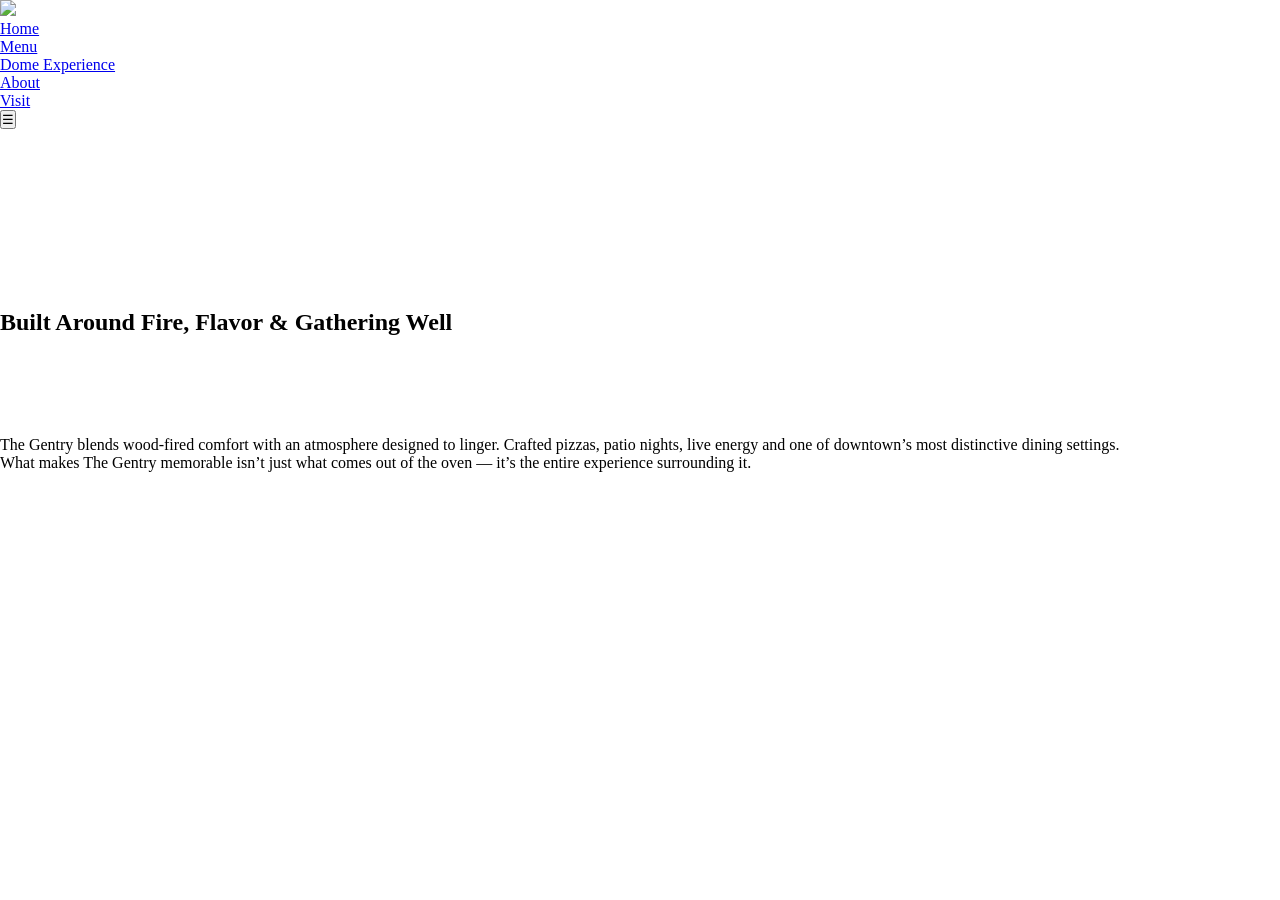
==== about.html @ 61188879 "init commit" ====
<!DOCTYPE html>
<html lang="en">
<head>
<meta charset="UTF-8">
<meta name="viewport" content="width=device-width,initial-scale=1.0">
<title>About | The Gentry</title>
<link rel="stylesheet" href="styles.css">
</head>
<body>
<header class="site-header inner-header">
<div class="container nav-wrap">
<a class="brand" href="index.html"><img src="assets/logo.png"></a>
<nav>
<ul class="nav-links" id="navLinks">
<li><a href="index.html">Home</a></li>
<li><a href="menu.html">Menu</a></li>
<li><a href="experience.html">Dome Experience</a></li>
<li><a href="about.html">About</a></li>
<li><a href="visit.html">Visit</a></li>
</ul>
<button class="mobile-toggle" id="mobileToggle">☰</button>
</nav>
</div>
</header>

<section class="page-hero">
<div class="container center">
<h1>Built Around Fire, Flavor & Gathering Well</h1>
</div>
</section>

<section class="section">
<div class="container narrow story-block">
<p>
The Gentry blends wood-fired comfort with an atmosphere designed to linger. Crafted pizzas, patio nights, live energy and one of downtown’s most distinctive dining settings.
</p>
<p>
What makes The Gentry memorable isn’t just what comes out of the oven — it’s the entire experience surrounding it.
</p>
</div>
</section>

<script src="script.js"></script>
</body>
</html>
---- styles.css ----
*{margin:0;padding:0;box-sizing:border-box}
padding:160px 0;
background:url('assets/vibe2.jpg') center/cover fixed;
position:relative;
}
.banner-inner{text-align:center}
.banner-inner h2{margin-bottom:18px}

.hours-wrap{
display:grid;
grid-template-columns:repeat(auto-fit,minmax(340px,1fr));
gap:30px;
}
.hours-box ul{list-style:none;margin-top:20px}
.hours-box li{padding:8px 0}

.site-footer{
padding:70px 0;
border-top:1px solid rgba(255,255,255,.08)
}
.footer-grid{
display:grid;
grid-template-columns:repeat(3,1fr);
gap:40px;
}
.footer-logo{width:110px}

.page-hero{
padding:180px 0 100px;
}
.small-hero{padding-bottom:60px}
.menu-layout{
display:grid;
gap:30px;
}
.menu-item{
display:flex;
justify-content:space-between;
padding:18px 0;
border-bottom:1px solid rgba(255,255,255,.07)
}
.menu-section h2{margin-bottom:24px}
.contact-grid{
display:grid;
grid-template-columns:1fr 1fr;
gap:40px;
}
.map-placeholder{
border:1px solid rgba(212,165,58,.2);
border-radius:24px;
padding:60px;
}
.lux-list{margin:30px 0 40px;padding-left:18px}
.lux-list li{margin-bottom:10px}

.reveal{opacity:0;transform:translateY(30px);transition:1s}
.reveal.active{opacity:1;transform:none}
.fade-up{animation:fadeUp 1.2s ease}
@keyframes fadeUp{
from{opacity:0;transform:translateY(40px)}
to{opacity:1;transform:none}
}

@media(max-width:900px){
.split-grid,.contact-grid,.footer-grid{grid-template-columns:1fr}
.nav-links{
display:none;
position:absolute;
right:20px;
top:90px;
background:#111;
flex-direction:column;
padding:30px;
border-radius:18px
}
.nav-links.open{display:flex}
.mobile-toggle{display:block}
h1{font-size:58px}
}
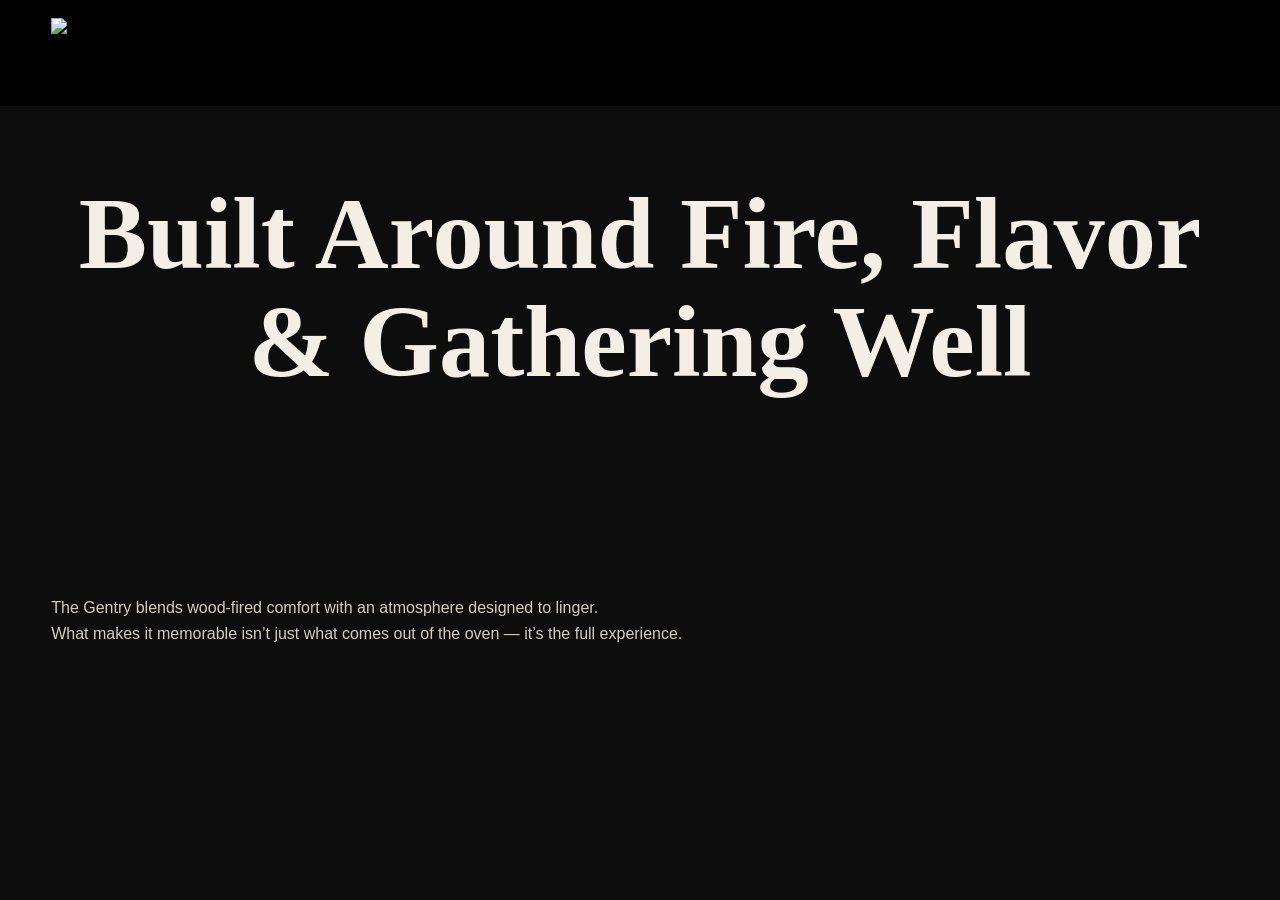
==== commit f19d911e: "rework. same overall" ====
--- a/about.html
+++ b/about.html
@@ -1,25 +1,17 @@
 <!DOCTYPE html>
-<html lang="en">
+<html>
 <head>
 <meta charset="UTF-8">
-<meta name="viewport" content="width=device-width,initial-scale=1.0">
-<title>About | The Gentry</title>
+<title>About The Gentry</title>
 <link rel="stylesheet" href="styles.css">
 </head>
 <body>
-<header class="site-header inner-header">
+
+<header class="site-header">
 <div class="container nav-wrap">
-<a class="brand" href="index.html"><img src="assets/logo.png"></a>
-<nav>
-<ul class="nav-links" id="navLinks">
-<li><a href="index.html">Home</a></li>
-<li><a href="menu.html">Menu</a></li>
-<li><a href="experience.html">Dome Experience</a></li>
-<li><a href="about.html">About</a></li>
-<li><a href="visit.html">Visit</a></li>
-</ul>
-<button class="mobile-toggle" id="mobileToggle">☰</button>
-</nav>
+<a href="index.html" class="brand">
+<img src="assets/logo.png">
+</a>
 </div>
 </header>
 
@@ -30,16 +22,18 @@
 </section>
 
 <section class="section">
-<div class="container narrow story-block">
+<div class="container narrow">
+
 <p>
-The Gentry blends wood-fired comfort with an atmosphere designed to linger. Crafted pizzas, patio nights, live energy and one of downtown’s most distinctive dining settings.
+The Gentry blends wood-fired comfort with an atmosphere designed to linger.
 </p>
+
 <p>
-What makes The Gentry memorable isn’t just what comes out of the oven — it’s the entire experience surrounding it.
+What makes it memorable isn’t just what comes out of the oven — it’s the full experience.
 </p>
+
 </div>
 </section>
 
-<script src="script.js"></script>
 </body>
 </html>
--- a/styles.css
+++ b/styles.css
@@ -1,79 +1,269 @@
-*{margin:0;padding:0;box-sizing:border-box}
+*{
+margin:0;
+padding:0;
+box-sizing:border-box;
+}
+
+body{
+font-family:Inter,sans-serif;
+background:#0d0d0d;
+color:#f4efe6;
+line-height:1.6;
+}
+
+a{
+text-decoration:none;
+color:inherit;
+}
+
+img{
+max-width:100%;
+display:block;
+}
+
+.container{
+width:min(1180px,92%);
+margin:auto;
+}
+
+.section{
+padding:110px 0;
+}
+
+.center{
+text-align:center;
+}
+
+h1,h2,h3{
+font-family:"Cormorant Garamond",serif;
+line-height:1.05;
+}
+
+h1{
+font-size:clamp(54px,8vw,110px);
+}
+
+h2{
+font-size:clamp(42px,6vw,72px);
+}
+
+p{
+color:#d3cdc4;
+}
+
+.eyebrow{
+letter-spacing:3px;
+text-transform:uppercase;
+color:#c9952d;
+margin-bottom:20px;
+}
+
+.site-header{
+position:fixed;
+width:100%;
+background:rgba(0,0,0,.85);
+backdrop-filter:blur(10px);
+z-index:1000;
+}
+
+.nav-wrap{
+display:flex;
+justify-content:space-between;
+align-items:center;
+padding:18px 0;
+}
+
+.brand img{
+height:70px;
+}
+
+.nav-links{
+display:flex;
+gap:30px;
+list-style:none;
+}
+
+.mobile-toggle{
+display:none;
+}
+
+.nav-cta,
+.btn{
+padding:14px 28px;
+border-radius:40px;
+display:inline-block;
+}
+
+.btn-gold,
+.nav-cta{
+background:#c9952d;
+color:#111;
+}
+
+.btn-outline{
+border:1px solid #c9952d;
+}
+
+.hero{
+min-height:100vh;
+background:url('assets/vibe.jpg') center/cover;
+display:flex;
+align-items:center;
+position:relative;
+}
+
+.experience-hero{
+background:url('assets/vibe2.jpg') center/cover;
+}
+
+.hero-overlay,
+.overlay-dark{
+position:absolute;
+inset:0;
+background:linear-gradient(rgba(0,0,0,.4),rgba(0,0,0,.75));
+}
+
+.hero-content{
+position:relative;
+z-index:2;
+}
+
+.hero-copy{
+max-width:650px;
+margin:30px 0;
+}
+
+.hero-buttons{
+display:flex;
+gap:18px;
+flex-wrap:wrap;
+}
+
+.feature-grid{
+display:grid;
+grid-template-columns:repeat(auto-fit,minmax(280px,1fr));
+gap:30px;
+}
+
+.feature-card,
+.dish-card,
+.hours-box,
+.menu-section{
+background:#141414;
+padding:42px;
+border-radius:24px;
+border:1px solid rgba(201,149,45,.15);
+}
+
+.split-grid{
+display:grid;
+grid-template-columns:1fr 1fr;
+gap:70px;
+align-items:center;
+}
+
+.dark-section{
+background:#111;
+}
+
+.menu-grid{
+display:grid;
+grid-template-columns:repeat(auto-fit,minmax(280px,1fr));
+gap:30px;
+margin-top:60px;
+}
+
+.immersive-banner{
 padding:160px 0;
 background:url('assets/vibe2.jpg') center/cover fixed;
 position:relative;
 }
-.banner-inner{text-align:center}
-.banner-inner h2{margin-bottom:18px}
-
-.hours-wrap{
-display:grid;
-grid-template-columns:repeat(auto-fit,minmax(340px,1fr));
-gap:30px;
-}
-.hours-box ul{list-style:none;margin-top:20px}
-.hours-box li{padding:8px 0}
-
-.site-footer{
-padding:70px 0;
-border-top:1px solid rgba(255,255,255,.08)
-}
+
+.banner-inner{
+text-align:center;
+position:relative;
+z-index:2;
+}
+
 .footer-grid{
 display:grid;
 grid-template-columns:repeat(3,1fr);
-gap:40px;
-}
-.footer-logo{width:110px}
+gap:30px;
+padding:80px 0;
+}
+
+.footer-logo{
+width:100px;
+}
 
 .page-hero{
-padding:180px 0 100px;
-}
-.small-hero{padding-bottom:60px}
-.menu-layout{
-display:grid;
-gap:30px;
-}
+padding:180px 0 90px;
+}
+
 .menu-item{
 display:flex;
 justify-content:space-between;
 padding:18px 0;
-border-bottom:1px solid rgba(255,255,255,.07)
-}
-.menu-section h2{margin-bottom:24px}
+border-bottom:1px solid rgba(255,255,255,.08);
+}
+
 .contact-grid{
 display:grid;
 grid-template-columns:1fr 1fr;
 gap:40px;
 }
+
 .map-placeholder{
-border:1px solid rgba(212,165,58,.2);
+padding:70px;
+border:1px solid rgba(255,255,255,.08);
 border-radius:24px;
-padding:60px;
-}
-.lux-list{margin:30px 0 40px;padding-left:18px}
-.lux-list li{margin-bottom:10px}
-
-.reveal{opacity:0;transform:translateY(30px);transition:1s}
-.reveal.active{opacity:1;transform:none}
-.fade-up{animation:fadeUp 1.2s ease}
-@keyframes fadeUp{
-from{opacity:0;transform:translateY(40px)}
-to{opacity:1;transform:none}
+}
+
+.lux-list{
+padding-left:20px;
+margin:30px 0;
+}
+
+.reveal{
+opacity:0;
+transform:translateY(30px);
+transition:1s;
+}
+
+.reveal.active{
+opacity:1;
+transform:none;
 }
 
 @media(max-width:900px){
-.split-grid,.contact-grid,.footer-grid{grid-template-columns:1fr}
+
+.split-grid,
+.contact-grid,
+.footer-grid{
+grid-template-columns:1fr;
+}
+
 .nav-links{
 display:none;
 position:absolute;
+top:90px;
 right:20px;
-top:90px;
 background:#111;
+padding:30px;
+border-radius:18px;
 flex-direction:column;
-padding:30px;
-border-radius:18px
-}
-.nav-links.open{display:flex}
-.mobile-toggle{display:block}
-h1{font-size:58px}
+}
+
+.nav-links.open{
+display:flex;
+}
+
+.mobile-toggle{
+display:block;
+background:none;
+border:none;
+color:white;
+font-size:2rem;
+}
+
 }
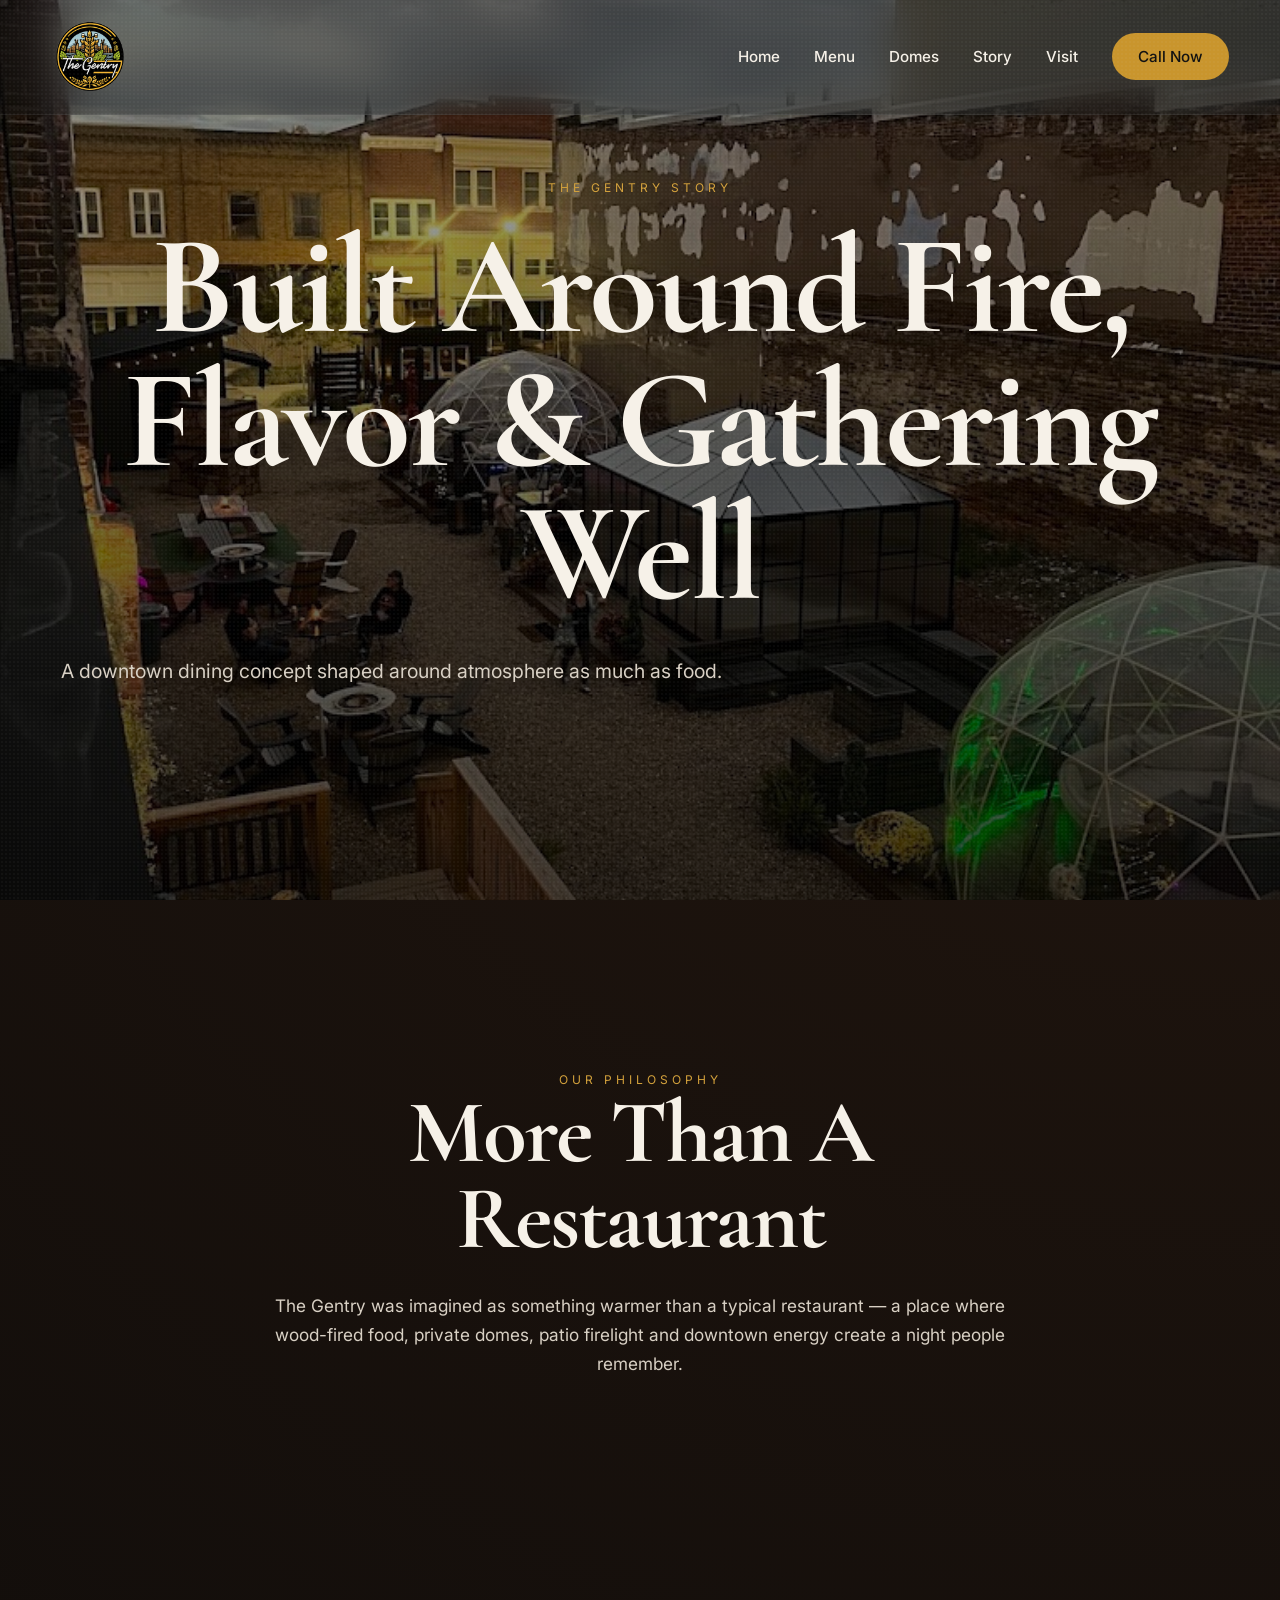
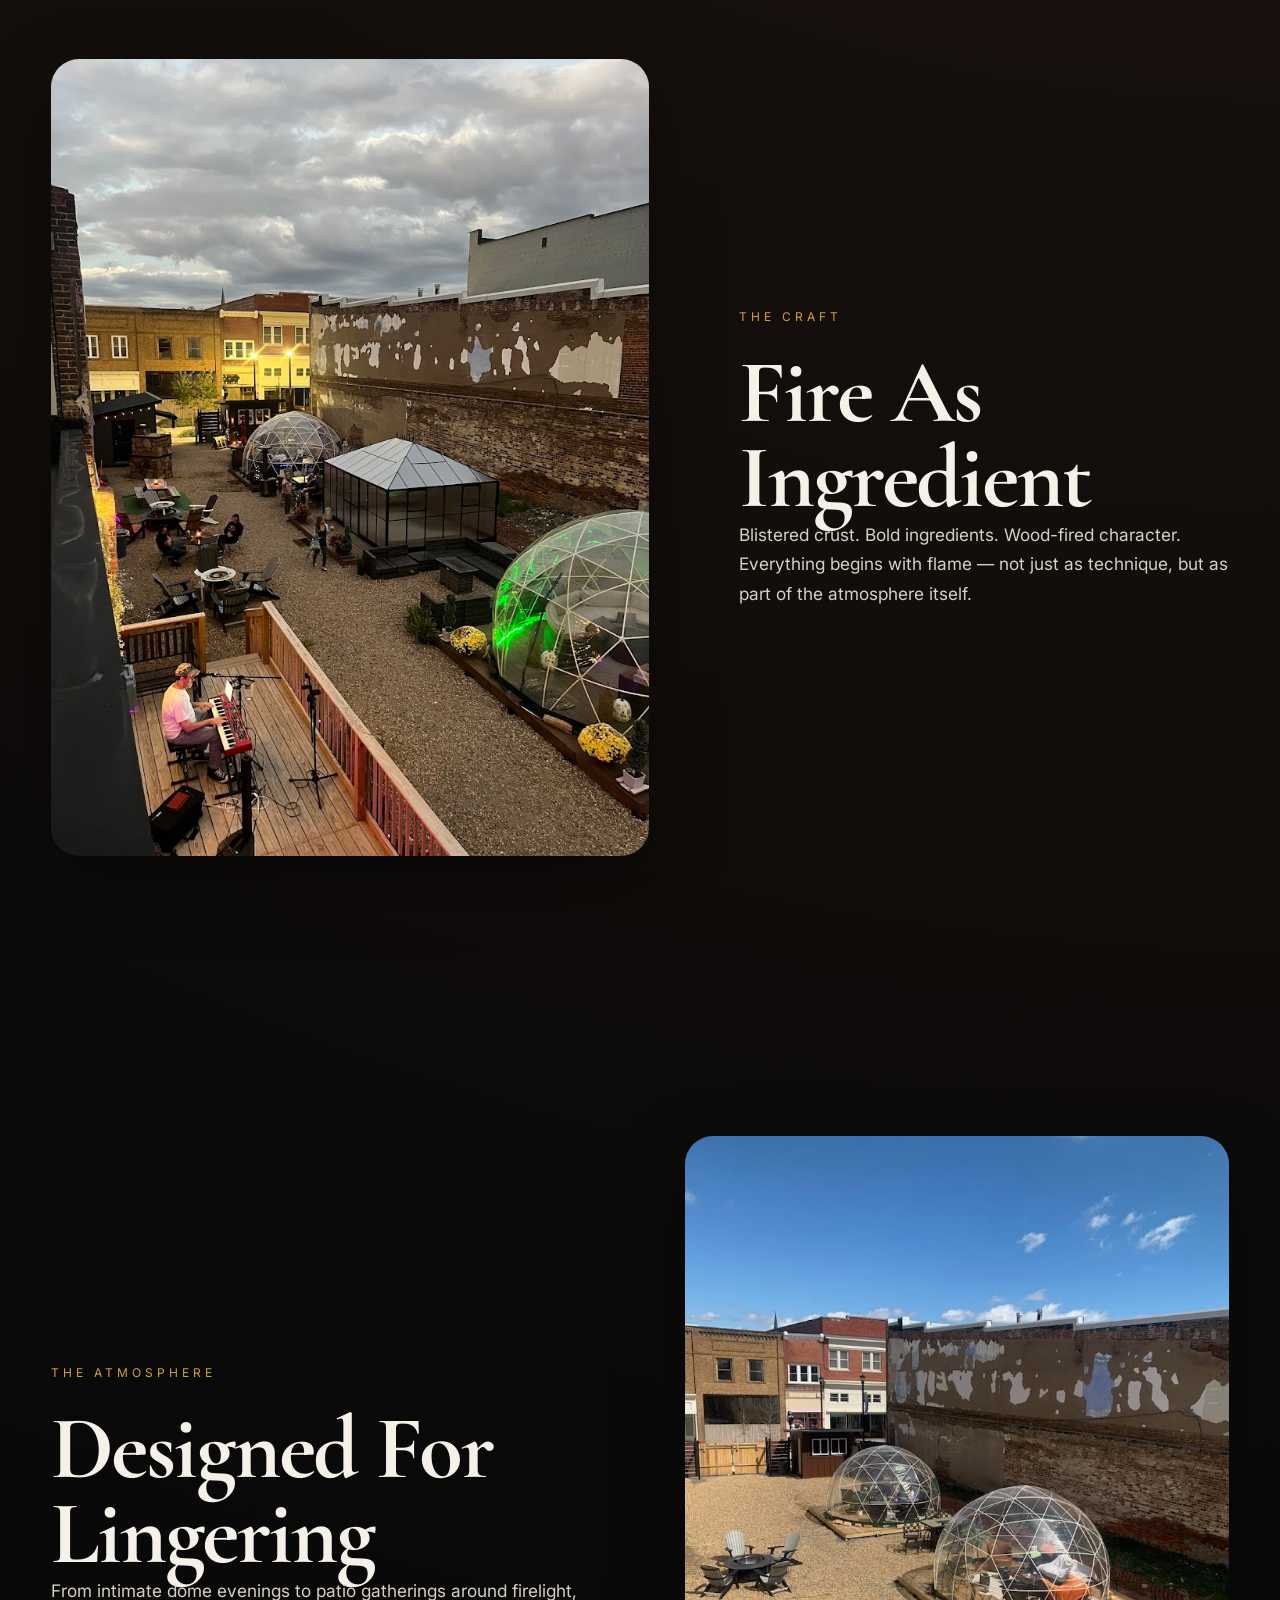
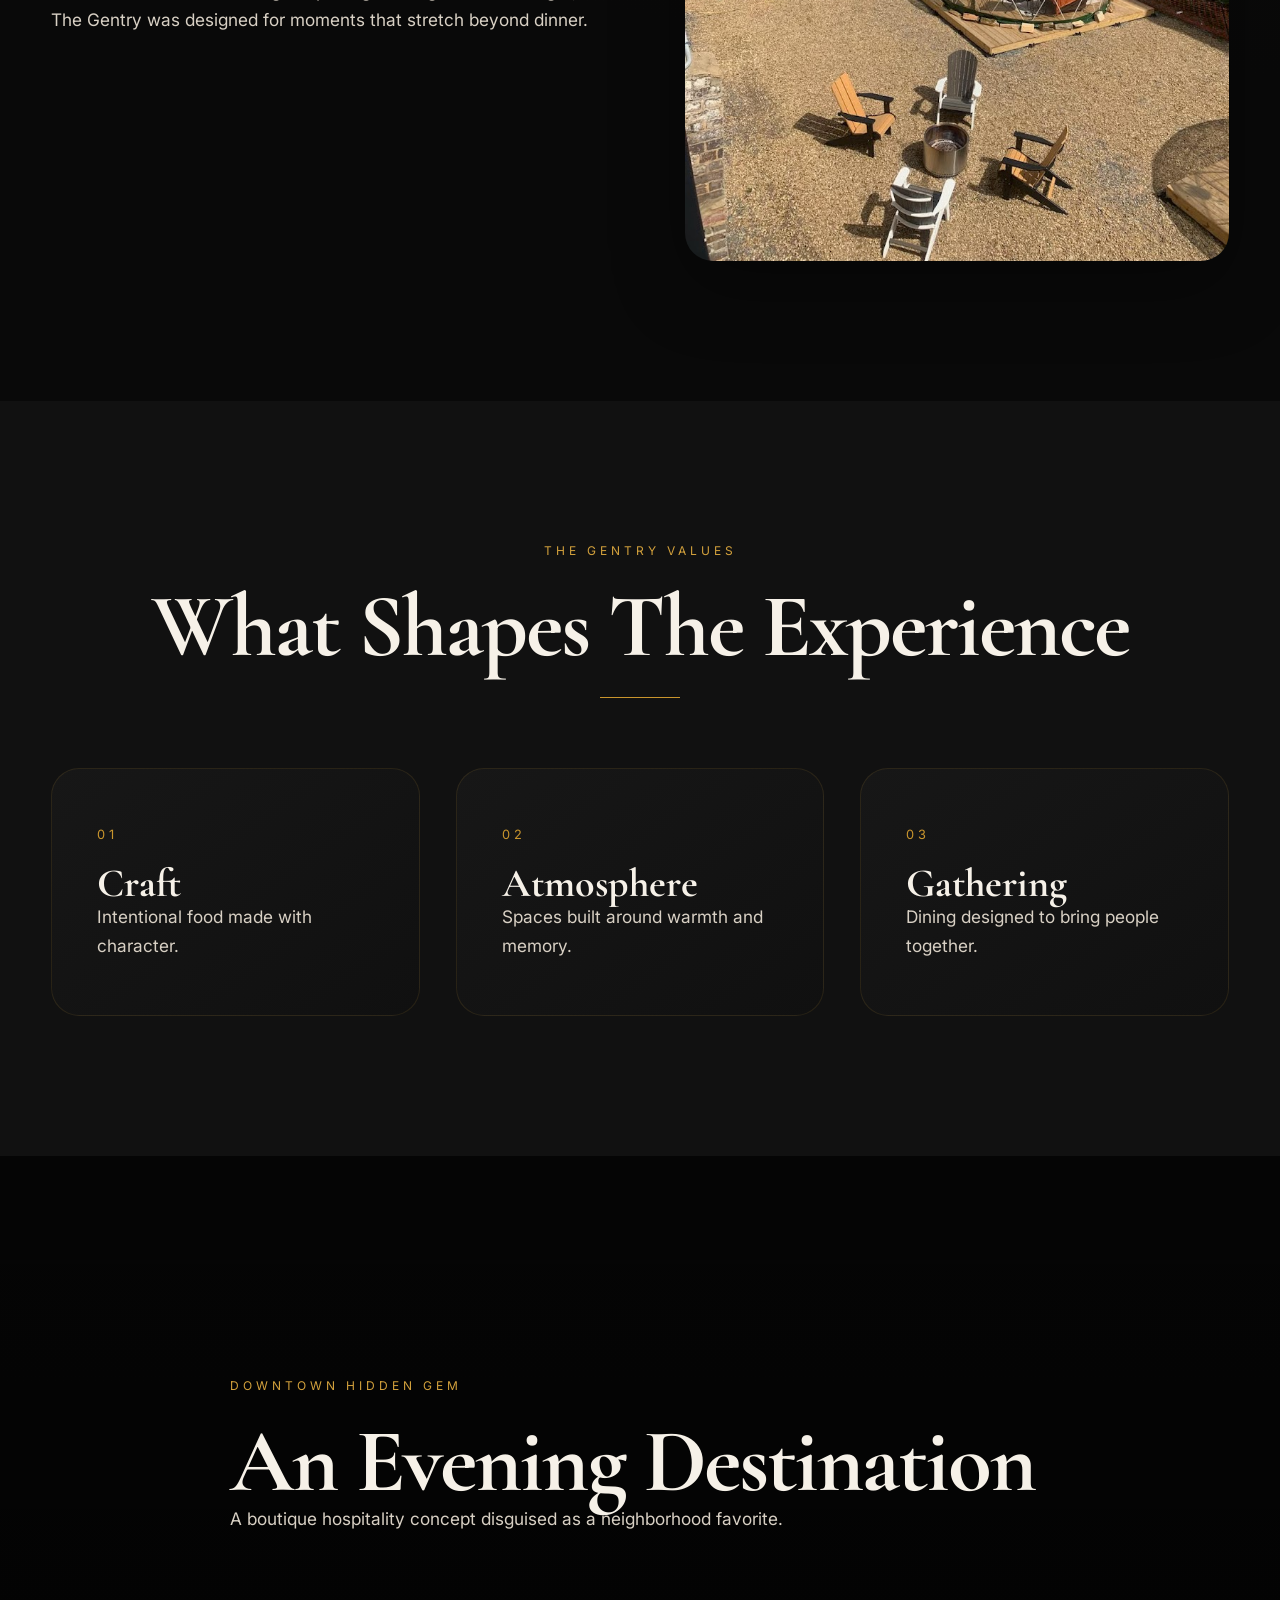
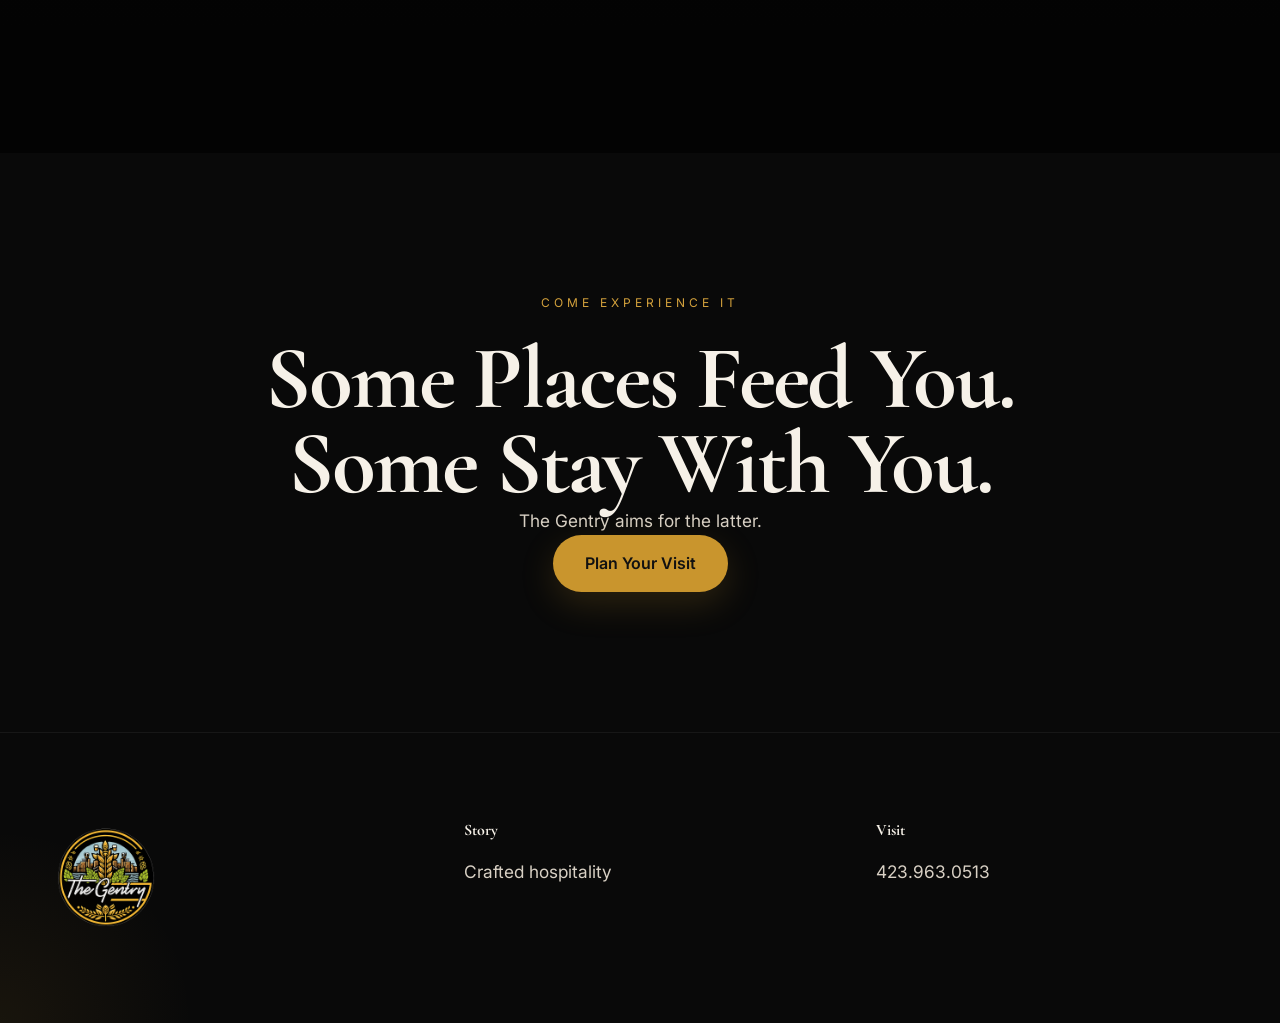
==== commit 744c390c: "upgrade all commit" ====
--- a/about.html
+++ b/about.html
@@ -1,39 +1,316 @@
 <!DOCTYPE html>
-<html>
+<html lang="en">
 <head>
 <meta charset="UTF-8">
-<title>About The Gentry</title>
+<meta name="viewport" content="width=device-width,initial-scale=1.0">
+
+<title>Our Story | The Gentry</title>
+
+<link rel="preconnect" href="https://fonts.googleapis.com">
+<link rel="preconnect" href="https://fonts.gstatic.com" crossorigin>
+
+<link href="https://fonts.googleapis.com/css2?family=Cormorant+Garamond:wght@500;700&family=Inter:wght@300;400;500;600&display=swap" rel="stylesheet">
+
 <link rel="stylesheet" href="styles.css">
 </head>
 <body>
 
+<div class="grain"></div>
+
 <header class="site-header">
 <div class="container nav-wrap">
+
 <a href="index.html" class="brand">
-<img src="assets/logo.png">
+<img src="assets/logo.png" alt="">
 </a>
+
+<nav>
+<ul class="nav-links" id="navLinks">
+<li><a href="index.html">Home</a></li>
+<li><a href="menu.html">Menu</a></li>
+<li><a href="experience.html">Domes</a></li>
+<li><a href="about.html">Story</a></li>
+<li><a href="visit.html">Visit</a></li>
+<li>
+<a href="tel:4239630513" class="nav-cta">
+Call Now
+</a>
+</li>
+</ul>
+
+<button id="mobileToggle" class="mobile-toggle">
+☰
+</button>
+
+</nav>
 </div>
 </header>
 
-<section class="page-hero">
-<div class="container center">
-<h1>Built Around Fire, Flavor & Gathering Well</h1>
-</div>
-</section>
+
+
+
+<section class="story-hero">
+
+<div class="hero-overlay"></div>
+
+<div class="container hero-content center">
+
+<p class="eyebrow fade-up">
+THE GENTRY STORY
+</p>
+
+<h1 class="fade-up delay1">
+Built Around Fire,<br>
+Flavor & Gathering Well
+</h1>
+
+<p class="hero-copy fade-up delay2">
+A downtown dining concept shaped around atmosphere as much as food.
+</p>
+
+</div>
+
+</section>
+
+
+
+
 
 <section class="section">
+
+<div class="container narrow story-intro center reveal">
+
+<p class="eyebrow">
+OUR PHILOSOPHY
+</p>
+
+<h2>
+More Than A Restaurant
+</h2>
+
+<p>
+The Gentry was imagined as something warmer than a typical restaurant —
+a place where wood-fired food,
+private domes,
+patio firelight
+and downtown energy create a night people remember.
+</p>
+
+</div>
+
+</section>
+
+
+
+
+
+<section class="section dark-section">
+
+<div class="container editorial-grid">
+
+<div class="editorial-image reveal">
+<img src="assets/vibe.jpg">
+</div>
+
+
+<div class="editorial-copy reveal">
+
+<p class="eyebrow">
+THE CRAFT
+</p>
+
+<h2>
+Fire As Ingredient
+</h2>
+
+<p>
+Blistered crust.
+Bold ingredients.
+Wood-fired character.
+
+Everything begins with flame —
+not just as technique,
+but as part of the atmosphere itself.
+</p>
+
+</div>
+
+</div>
+
+</section>
+
+
+
+
+
+<section class="section">
+
+<div class="container split-grid">
+
+<div class="split-copy reveal">
+
+<p class="eyebrow">
+THE ATMOSPHERE
+</p>
+
+<h2>
+Designed For<br>
+Lingering
+</h2>
+
+<p>
+From intimate dome evenings
+to patio gatherings around firelight,
+The Gentry was designed for moments that stretch beyond dinner.
+</p>
+
+</div>
+
+
+<div class="split-photo reveal">
+<img src="assets/vibe2.jpg">
+</div>
+
+</div>
+
+</section>
+
+
+
+
+
+<section class="brand-values section">
+
+<div class="container">
+
+<div class="section-heading center">
+<p class="eyebrow">
+THE GENTRY VALUES
+</p>
+
+<h2>
+What Shapes The Experience
+</h2>
+</div>
+
+
+<div class="values-grid">
+
+<div class="value-card reveal">
+<span>01</span>
+<h3>Craft</h3>
+<p>
+Intentional food made with character.
+</p>
+</div>
+
+
+<div class="value-card reveal">
+<span>02</span>
+<h3>Atmosphere</h3>
+<p>
+Spaces built around warmth and memory.
+</p>
+</div>
+
+
+<div class="value-card reveal">
+<span>03</span>
+<h3>Gathering</h3>
+<p>
+Dining designed to bring people together.
+</p>
+</div>
+
+</div>
+
+</div>
+
+</section>
+
+
+
+
+
+<section class="immersive-photo story-banner">
+
+<div class="overlay-dark"></div>
+
+<div class="container immersive-copy">
+
+<p class="eyebrow">
+DOWNTOWN HIDDEN GEM
+</p>
+
+<h2>
+An Evening Destination
+</h2>
+
+<p>
+A boutique hospitality concept disguised as a neighborhood favorite.
+</p>
+
+</div>
+
+</section>
+
+
+
+
+
+<section class="section center">
+
 <div class="container narrow">
 
-<p>
-The Gentry blends wood-fired comfort with an atmosphere designed to linger.
-</p>
-
-<p>
-What makes it memorable isn’t just what comes out of the oven — it’s the full experience.
-</p>
-
-</div>
-</section>
+<p class="eyebrow">
+COME EXPERIENCE IT
+</p>
+
+<h2>
+Some Places Feed You.<br>
+Some Stay With You.
+</h2>
+
+<p>
+The Gentry aims for the latter.
+</p>
+
+<a href="visit.html"
+class="btn btn-gold">
+Plan Your Visit
+</a>
+
+</div>
+
+</section>
+
+
+
+
+<footer class="lux-footer">
+
+<div class="container footer-grid">
+
+<div>
+<img src="assets/logo.png"
+class="footer-logo">
+</div>
+
+<div>
+<h4>Story</h4>
+<p>Crafted hospitality</p>
+</div>
+
+<div>
+<h4>Visit</h4>
+<p>423.963.0513</p>
+</div>
+
+</div>
+
+</footer>
+
+<script src="script.js"></script>
 
 </body>
 </html>
--- a/styles.css
+++ b/styles.css
@@ -1,14 +1,27 @@
+/* ---------- RESET ---------- */
+
 *{
 margin:0;
 padding:0;
 box-sizing:border-box;
 }
 
+html{
+scroll-behavior:smooth;
+}
+
 body{
 font-family:Inter,sans-serif;
-background:#0d0d0d;
-color:#f4efe6;
-line-height:1.6;
+color:#f6f1e8;
+background:
+radial-gradient(circle at top right,#24170f 0,#090909 55%);
+line-height:1.7;
+overflow-x:hidden;
+}
+
+img{
+display:block;
+max-width:100%;
 }
 
 a{
@@ -16,54 +29,101 @@
 color:inherit;
 }
 
-img{
-max-width:100%;
-display:block;
+ul{
+list-style:none;
 }
 
 .container{
-width:min(1180px,92%);
+width:min(1200px,92%);
 margin:auto;
 }
 
 .section{
-padding:110px 0;
+padding:140px 0;
 }
 
 .center{
 text-align:center;
 }
 
-h1,h2,h3{
+.narrow{
+max-width:760px;
+margin:auto;
+}
+
+
+
+/* ---------- FILM GRAIN ---------- */
+
+.grain{
+position:fixed;
+inset:0;
+pointer-events:none;
+opacity:.035;
+background-image:
+radial-gradient(circle,#fff 1px,transparent 1px);
+background-size:4px 4px;
+z-index:9999;
+}
+
+
+
+/* ---------- TYPE ---------- */
+
+h1,h2,h3,h4{
 font-family:"Cormorant Garamond",serif;
-line-height:1.05;
+line-height:.95;
+font-weight:700;
 }
 
 h1{
-font-size:clamp(54px,8vw,110px);
+font-size:clamp(70px,11vw,150px);
+letter-spacing:-3px;
+text-shadow:0 10px 50px rgba(0,0,0,.35);
 }
 
 h2{
-font-size:clamp(42px,6vw,72px);
+font-size:clamp(48px,7vw,96px);
+letter-spacing:-2px;
+}
+
+h3{
+font-size:40px;
 }
 
 p{
-color:#d3cdc4;
+color:#d8d0c4;
+font-size:1.08rem;
 }
 
 .eyebrow{
-letter-spacing:3px;
+font-size:.75rem;
+letter-spacing:4px;
 text-transform:uppercase;
-color:#c9952d;
-margin-bottom:20px;
-}
+color:#d3a13c;
+margin-bottom:22px;
+}
+
+.section-heading:after{
+content:"";
+display:block;
+width:80px;
+height:1px;
+background:#c9952d;
+margin:28px auto;
+}
+
+
+
+/* ---------- NAV ---------- */
 
 .site-header{
 position:fixed;
 width:100%;
-background:rgba(0,0,0,.85);
-backdrop-filter:blur(10px);
 z-index:1000;
+background:rgba(12,12,12,.28);
+backdrop-filter:blur(22px);
+border-bottom:1px solid rgba(255,255,255,.06);
 }
 
 .nav-wrap{
@@ -74,63 +134,123 @@
 }
 
 .brand img{
-height:70px;
+height:78px;
 }
 
 .nav-links{
 display:flex;
-gap:30px;
-list-style:none;
+gap:34px;
+align-items:center;
+}
+
+.nav-links a{
+font-size:.95rem;
+font-weight:500;
+transition:.3s;
+}
+
+.nav-links a:hover{
+color:#d4a53a;
 }
 
 .mobile-toggle{
 display:none;
-}
-
-.nav-cta,
-.btn{
-padding:14px 28px;
-border-radius:40px;
-display:inline-block;
-}
-
-.btn-gold,
+background:none;
+border:none;
+color:#fff;
+font-size:2rem;
+}
+
 .nav-cta{
 background:#c9952d;
+padding:14px 26px;
+border-radius:40px;
 color:#111;
+font-weight:600;
+}
+
+
+
+/* ---------- BUTTONS ---------- */
+
+.btn{
+display:inline-block;
+padding:15px 32px;
+border-radius:44px;
+transition:.35s;
+font-weight:600;
+}
+
+.btn:hover{
+transform:translateY(-3px);
+}
+
+.btn-gold{
+background:#c9952d;
+color:#111;
+box-shadow:
+0 12px 35px rgba(201,149,45,.18);
 }
 
 .btn-outline{
-border:1px solid #c9952d;
-}
+border:1px solid rgba(201,149,45,.7);
+}
+
+.text-link{
+margin-top:30px;
+display:inline-block;
+color:#d4a53a;
+}
+
+
+
+/* ---------- HERO ---------- */
 
 .hero{
-min-height:100vh;
-background:url('assets/vibe.jpg') center/cover;
+height:100vh;
 display:flex;
 align-items:center;
 position:relative;
-}
-
-.experience-hero{
-background:url('assets/vibe2.jpg') center/cover;
-}
-
-.hero-overlay,
-.overlay-dark{
+overflow:hidden;
+}
+
+.hero-bg-zoom{
 position:absolute;
 inset:0;
-background:linear-gradient(rgba(0,0,0,.4),rgba(0,0,0,.75));
+background:
+url("assets/vibe.jpg")
+center center/cover;
+animation:zoomHero 26s ease infinite alternate;
+}
+
+@keyframes zoomHero{
+from{
+transform:scale(1);
+}
+to{
+transform:scale(1.12);
+}
+}
+
+.hero-overlay{
+position:absolute;
+inset:0;
+background:
+linear-gradient(
+rgba(0,0,0,.32),
+rgba(0,0,0,.72)
+);
 }
 
 .hero-content{
 position:relative;
-z-index:2;
+z-index:5;
 }
 
 .hero-copy{
-max-width:650px;
-margin:30px 0;
+max-width:680px;
+font-size:1.22rem;
+margin:34px 0;
 }
 
 .hero-buttons{
@@ -139,119 +259,308 @@
 flex-wrap:wrap;
 }
 
-.feature-grid{
+.scroll-indicator{
+position:absolute;
+bottom:45px;
+left:50%;
+transform:translateX(-50%);
+letter-spacing:4px;
+font-size:.7rem;
+text-transform:uppercase;
+opacity:.7;
+}
+
+
+
+/* ---------- ANIMATION ---------- */
+
+.fade-up{
+opacity:0;
+transform:translateY(40px);
+animation:fadeup 1s forwards;
+}
+
+.delay1{
+animation-delay:.25s;
+}
+
+.delay2{
+animation-delay:.5s;
+}
+
+.delay3{
+animation-delay:.75s;
+}
+
+@keyframes fadeup{
+to{
+opacity:1;
+transform:none;
+}
+}
+
+.reveal{
+opacity:0;
+transform:translateY(60px);
+transition:1.2s;
+}
+
+.reveal.active{
+opacity:1;
+transform:none;
+}
+
+
+
+/* ---------- EDITORIAL ---------- */
+
+.editorial-grid{
+display:grid;
+grid-template-columns:1.1fr .9fr;
+gap:90px;
+align-items:center;
+}
+
+.editorial-image{
+overflow:hidden;
+border-radius:28px;
+box-shadow:
+0 25px 70px rgba(0,0,0,.35);
+}
+
+.editorial-image img{
+transition:1.2s;
+}
+
+.editorial-image:hover img{
+transform:scale(1.05);
+}
+
+
+
+/* ---------- IMMERSIVE PHOTO ---------- */
+
+.immersive-photo{
+position:relative;
+padding:220px 0;
+background:
+url("assets/vibe2.jpg")
+center center/cover fixed;
+}
+
+.overlay-dark{
+position:absolute;
+inset:0;
+background:
+linear-gradient(
+rgba(0,0,0,.45),
+rgba(0,0,0,.72)
+);
+}
+
+.immersive-copy{
+position:relative;
+z-index:2;
+max-width:820px;
+}
+
+
+
+/* ---------- SIGNATURE MENU ---------- */
+
+.signature-menu{
+background:#111;
+}
+
+.dish-layout{
+margin-top:70px;
 display:grid;
 grid-template-columns:repeat(auto-fit,minmax(280px,1fr));
-gap:30px;
-}
-
-.feature-card,
-.dish-card,
-.hours-box,
+gap:35px;
+}
+
+.dish-card{
+background:
+linear-gradient(
+145deg,
+#171717,
+#101010
+);
+padding:50px 42px;
+border-radius:28px;
+border:1px solid rgba(212,165,58,.12);
+transition:.45s;
+}
+
+.dish-card:hover{
+transform:translateY(-8px);
+border-color:rgba(212,165,58,.3);
+}
+
+.dish-number{
+display:block;
+font-size:.8rem;
+letter-spacing:4px;
+margin-bottom:18px;
+color:#c9952d;
+}
+
+
+
+/* ---------- SPLIT ---------- */
+
+.split-grid{
+display:grid;
+grid-template-columns:1fr 1fr;
+gap:90px;
+align-items:center;
+}
+
+.split-photo{
+border-radius:28px;
+overflow:hidden;
+box-shadow:
+0 25px 70px rgba(0,0,0,.35);
+}
+
+
+
+/* ---------- TONIGHT ---------- */
+
+.tonight{
+background:
+linear-gradient(
+180deg,
+transparent,
+#111
+);
+}
+
+
+
+/* ---------- HOURS ---------- */
+
+.hours-lux{
+padding:120px 0;
+}
+
+.hours-grid{
+display:grid;
+grid-template-columns:repeat(auto-fit,minmax(360px,1fr));
+gap:36px;
+}
+
+.hours-panel{
+background:#141414;
+padding:55px;
+border-radius:30px;
+border:1px solid rgba(212,165,58,.1);
+}
+
+.hours-panel ul{
+margin-top:28px;
+}
+
+.hours-panel li{
+padding:10px 0;
+border-bottom:1px solid rgba(255,255,255,.05);
+}
+
+
+
+/* ---------- FOOTER ---------- */
+
+.lux-footer{
+padding:90px 0;
+border-top:1px solid rgba(255,255,255,.06);
+}
+
+.footer-grid{
+display:grid;
+grid-template-columns:repeat(3,1fr);
+gap:60px;
+}
+
+.footer-logo{
+width:110px;
+}
+
+footer h4{
+margin-bottom:18px;
+}
+
+
+
+/* ---------- INNER PAGES ---------- */
+
+.page-hero{
+padding:210px 0 120px;
+}
+
 .menu-section{
 background:#141414;
-padding:42px;
-border-radius:24px;
-border:1px solid rgba(201,149,45,.15);
-}
-
-.split-grid{
-display:grid;
-grid-template-columns:1fr 1fr;
-gap:70px;
-align-items:center;
-}
-
-.dark-section{
-background:#111;
-}
-
-.menu-grid{
-display:grid;
-grid-template-columns:repeat(auto-fit,minmax(280px,1fr));
-gap:30px;
-margin-top:60px;
-}
-
-.immersive-banner{
-padding:160px 0;
-background:url('assets/vibe2.jpg') center/cover fixed;
-position:relative;
-}
-
-.banner-inner{
-text-align:center;
-position:relative;
-z-index:2;
-}
-
-.footer-grid{
-display:grid;
-grid-template-columns:repeat(3,1fr);
-gap:30px;
-padding:80px 0;
-}
-
-.footer-logo{
-width:100px;
-}
-
-.page-hero{
-padding:180px 0 90px;
+padding:55px;
+border-radius:28px;
+margin-bottom:35px;
 }
 
 .menu-item{
 display:flex;
 justify-content:space-between;
-padding:18px 0;
-border-bottom:1px solid rgba(255,255,255,.08);
+padding:22px 0;
+border-bottom:1px solid rgba(255,255,255,.07);
 }
 
 .contact-grid{
 display:grid;
 grid-template-columns:1fr 1fr;
-gap:40px;
+gap:50px;
 }
 
 .map-placeholder{
-padding:70px;
+padding:80px;
+border-radius:30px;
 border:1px solid rgba(255,255,255,.08);
-border-radius:24px;
 }
 
 .lux-list{
-padding-left:20px;
-margin:30px 0;
-}
-
-.reveal{
-opacity:0;
-transform:translateY(30px);
-transition:1s;
-}
-
-.reveal.active{
-opacity:1;
-transform:none;
-}
-
-@media(max-width:900px){
-
+margin:35px 0;
+padding-left:18px;
+}
+
+.lux-list li{
+margin-bottom:14px;
+}
+
+
+
+/* ---------- RESPONSIVE ---------- */
+
+@media(max-width:980px){
+
+.editorial-grid,
 .split-grid,
 .contact-grid,
 .footer-grid{
 grid-template-columns:1fr;
+gap:55px;
+}
+
+h1{
+font-size:72px;
 }
 
 .nav-links{
 display:none;
 position:absolute;
-top:90px;
+top:95px;
 right:20px;
 background:#111;
 padding:30px;
 border-radius:18px;
 flex-direction:column;
+box-shadow:
+0 20px 50px rgba(0,0,0,.35);
 }
 
 .nav-links.open{
@@ -260,10 +569,385 @@
 
 .mobile-toggle{
 display:block;
-background:none;
-border:none;
-color:white;
-font-size:2rem;
-}
-
+}
+
+.hero{
+min-height:100vh;
+}
+
+.section{
+padding:95px 0;
+}
+
+}
+
+@media(max-width:640px){
+
+h1{
+font-size:58px;
+}
+
+h2{
+font-size:46px;
+}
+
+.hero-buttons{
+flex-direction:column;
+}
+
+.btn{
+width:100%;
+text-align:center;
+}
+
+.hours-panel,
+.dish-card,
+menu-section{
+padding:36px;
+}
+
+}
+
+   /*---- js add on effects ------*/
+
+   body{
+opacity:0;
+transition:opacity .8s ease;
+}
+
+body.loaded{
+opacity:1;
+}
+
+.site-header.scrolled{
+background:rgba(8,8,8,.55);
+backdrop-filter:blur(30px);
+padding:2px 0;
+}
+
+.cursor-glow{
+position:fixed;
+width:420px;
+height:420px;
+border-radius:50%;
+pointer-events:none;
+background:
+radial-gradient(
+circle,
+rgba(201,149,45,.08),
+transparent 65%
+);
+transform:translate(-50%,-50%);
+z-index:0;
+mix-blend-mode:screen;
+transition:
+left .06s linear,
+top .06s linear;
+}
+
+.btn{
+transform-style:preserve-3d;
+will-change:transform;
+}
+
+.hero-content{
+position:relative;
+z-index:4;
+}
+
+.dish-card{
+will-change:transform;
+}
+
+.dish-card:hover{
+box-shadow:
+0 30px 70px rgba(0,0,0,.35);
+}
+
+@media(max-width:900px){
+.cursor-glow{
+display:none;
+}
+}
+
+.menu-hero{
+background:
+linear-gradient(
+rgba(0,0,0,.35),
+rgba(0,0,0,.72)
+),
+url("assets/vibe.jpg")
+center/cover;
+}
+
+.chef-callout{
+text-align:center;
+max-width:760px;
+margin:auto auto 70px;
+}
+
+.premium-menu-grid{
+display:grid;
+grid-template-columns:repeat(auto-fit,minmax(280px,1fr));
+gap:34px;
+}
+
+.premium-menu-card{
+background:
+linear-gradient(145deg,#171717,#101010);
+padding:55px 45px;
+border-radius:28px;
+border:1px solid rgba(212,165,58,.12);
+transition:.45s;
+}
+
+.premium-menu-card:hover{
+transform:translateY(-8px);
+}
+
+.menu-label{
+font-size:.8rem;
+letter-spacing:4px;
+color:#c9952d;
+margin-bottom:18px;
+}
+
+.price{
+display:block;
+margin-top:26px;
+font-weight:600;
+color:#d4a53a;
+}
+
+.menu-columns{
+display:grid;
+grid-template-columns:1fr 1fr;
+gap:70px;
+}
+
+.menu-column{
+background:#141414;
+padding:55px;
+border-radius:30px;
+}
+
+.menu-row{
+display:flex;
+justify-content:space-between;
+gap:30px;
+padding:32px 0;
+border-bottom:1px solid rgba(255,255,255,.06);
+}
+
+.menu-row h4{
+font-size:30px;
+margin-bottom:8px;
+}
+
+.menu-banner{
+background:
+url("assets/vibe2.jpg")
+center/cover fixed;
+}
+
+@media(max-width:900px){
+.menu-columns{
+grid-template-columns:1fr;
+}
+}
+
+.experience-cinematic{
+height:100vh;
+display:flex;
+align-items:center;
+justify-content:center;
+position:relative;
+background:
+url("assets/vibe2.jpg")
+center/cover;
+}
+
+.experience-grid-lux{
+display:grid;
+grid-template-columns:
+repeat(auto-fit,minmax(300px,1fr));
+gap:36px;
+margin-top:70px;
+}
+
+.experience-card{
+background:
+linear-gradient(145deg,#171717,#101010);
+padding:55px 45px;
+border-radius:28px;
+border:1px solid rgba(212,165,58,.12);
+transition:.45s;
+}
+
+.experience-card:hover{
+transform:translateY(-8px);
+}
+
+.experience-card span{
+display:block;
+letter-spacing:4px;
+font-size:.8rem;
+margin-bottom:18px;
+color:#c9952d;
+}
+
+.dome-banner{
+background:
+url("assets/vibe.jpg")
+center/cover fixed;
+}
+
+.experience-cinematic h1{
+max-width:900px;
+margin:auto;
+}
+
+.story-hero{
+height:100vh;
+display:flex;
+align-items:center;
+justify-content:center;
+position:relative;
+background:
+url("assets/vibe.jpg")
+center/cover;
+}
+
+.story-banner{
+background:
+url("assets/vibe2.jpg")
+center/cover fixed;
+}
+
+.brand-values{
+background:#111;
+}
+
+.values-grid{
+display:grid;
+grid-template-columns:
+repeat(auto-fit,minmax(300px,1fr));
+gap:36px;
+margin-top:70px;
+}
+
+.value-card{
+background:
+linear-gradient(145deg,#171717,#101010);
+padding:55px 45px;
+border-radius:28px;
+border:1px solid rgba(212,165,58,.12);
+transition:.45s;
+}
+
+.value-card:hover{
+transform:translateY(-8px);
+}
+
+.value-card span{
+display:block;
+font-size:.8rem;
+letter-spacing:4px;
+margin-bottom:18px;
+color:#c9952d;
+}
+
+.story-intro p{
+max-width:760px;
+margin:30px auto 0;
+}
+
+
+.visit-hero{
+height:100vh;
+display:flex;
+align-items:center;
+justify-content:center;
+position:relative;
+background:
+url("assets/vibe2.jpg")
+center/cover;
+}
+
+.concierge-grid{
+display:grid;
+grid-template-columns:1fr 1fr;
+gap:50px;
+}
+
+.concierge-card{
+background:
+linear-gradient(145deg,#171717,#101010);
+padding:60px;
+border-radius:30px;
+border:1px solid rgba(212,165,58,.12);
+}
+
+.map-lux{
+margin-top:35px;
+padding:80px;
+border-radius:24px;
+border:1px solid rgba(255,255,255,.08);
+opacity:.75;
+}
+
+.lux-hours{
+margin-top:25px;
+}
+
+.lux-hours li{
+padding:10px 0;
+border-bottom:1px solid rgba(255,255,255,.06);
+}
+
+.hours-divider{
+height:1px;
+background:rgba(255,255,255,.08);
+margin:30px 0;
+}
+
+.visit-grid{
+display:grid;
+grid-template-columns:
+repeat(auto-fit,minmax(300px,1fr));
+gap:36px;
+margin-top:70px;
+}
+
+.visit-card{
+background:
+linear-gradient(145deg,#171717,#101010);
+padding:55px 45px;
+border-radius:28px;
+border:1px solid rgba(212,165,58,.12);
+transition:.45s;
+}
+
+.visit-card:hover{
+transform:translateY(-8px);
+}
+
+.visit-card span{
+display:block;
+font-size:.8rem;
+letter-spacing:4px;
+margin-bottom:18px;
+color:#c9952d;
+}
+
+.visit-banner{
+background:
+url("assets/vibe.jpg")
+center/cover fixed;
+}
+
+@media(max-width:900px){
+.concierge-grid{
+grid-template-columns:1fr;
+}
 }
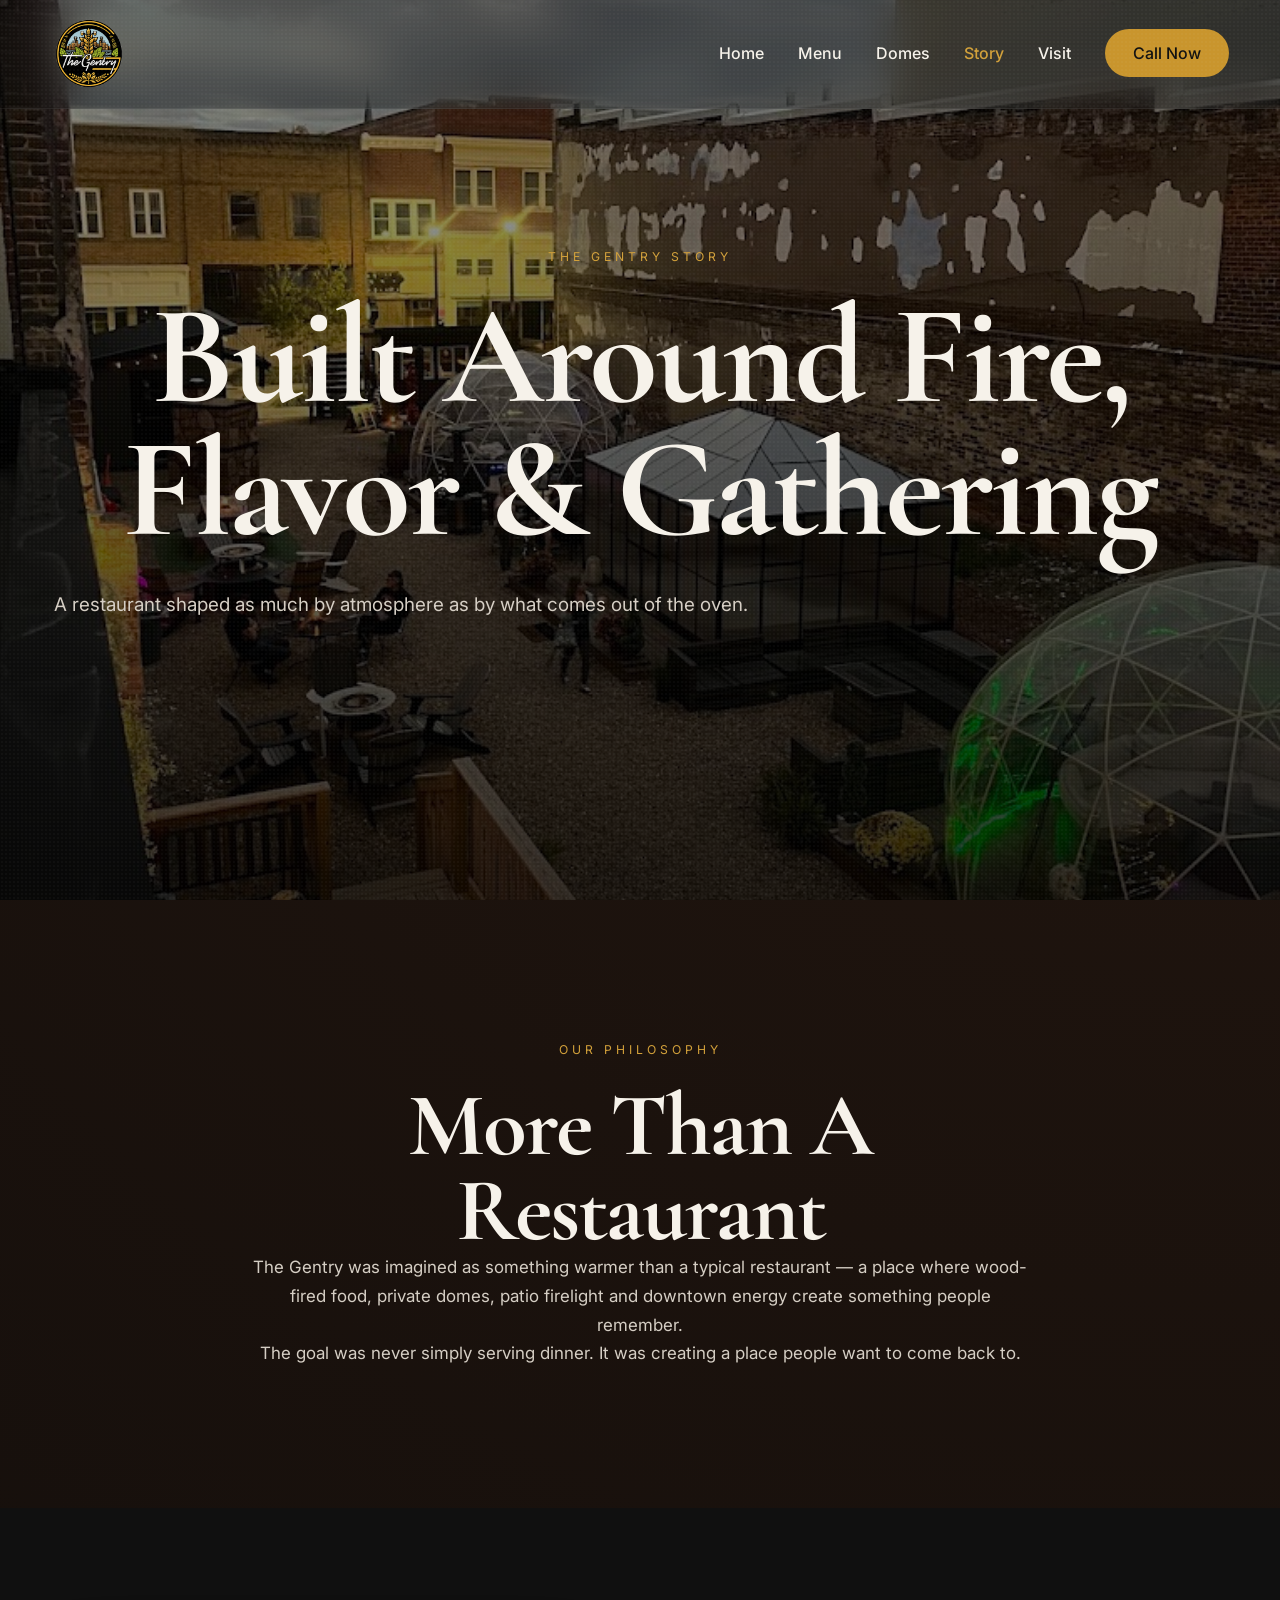
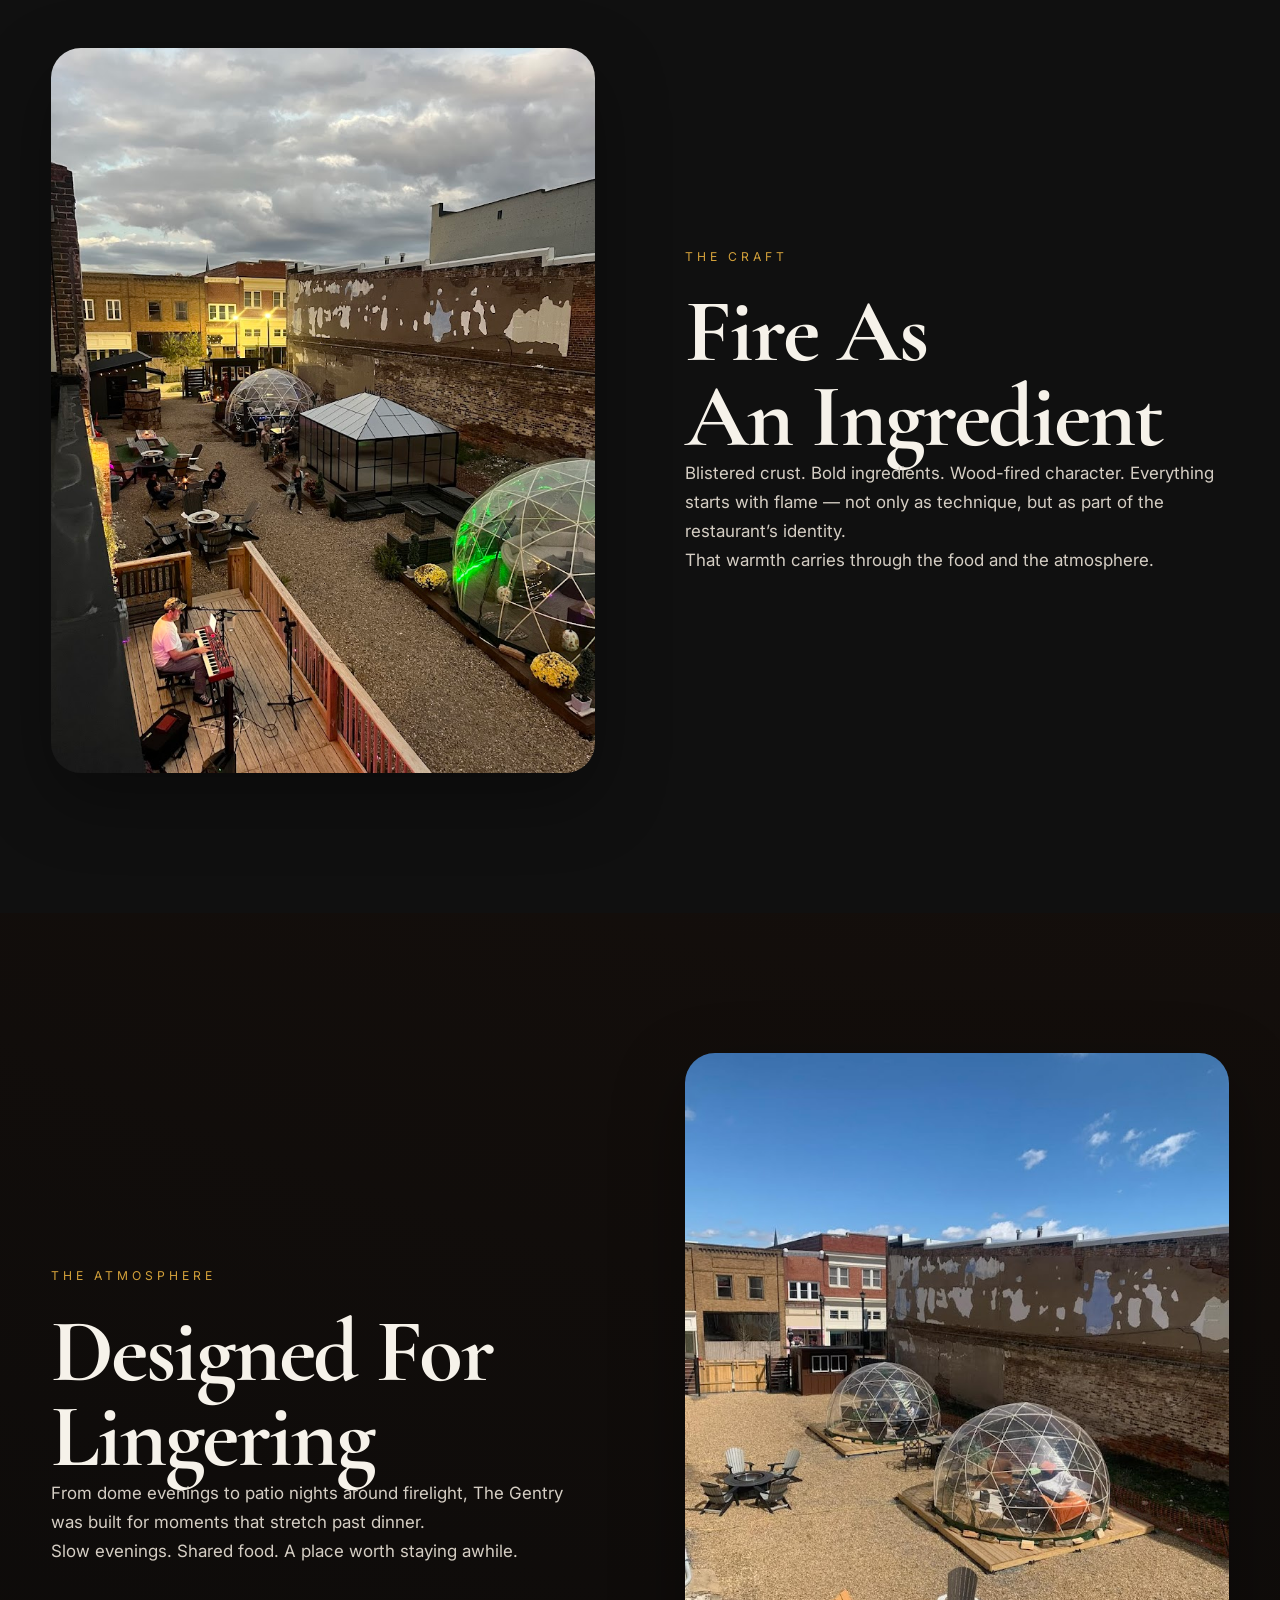
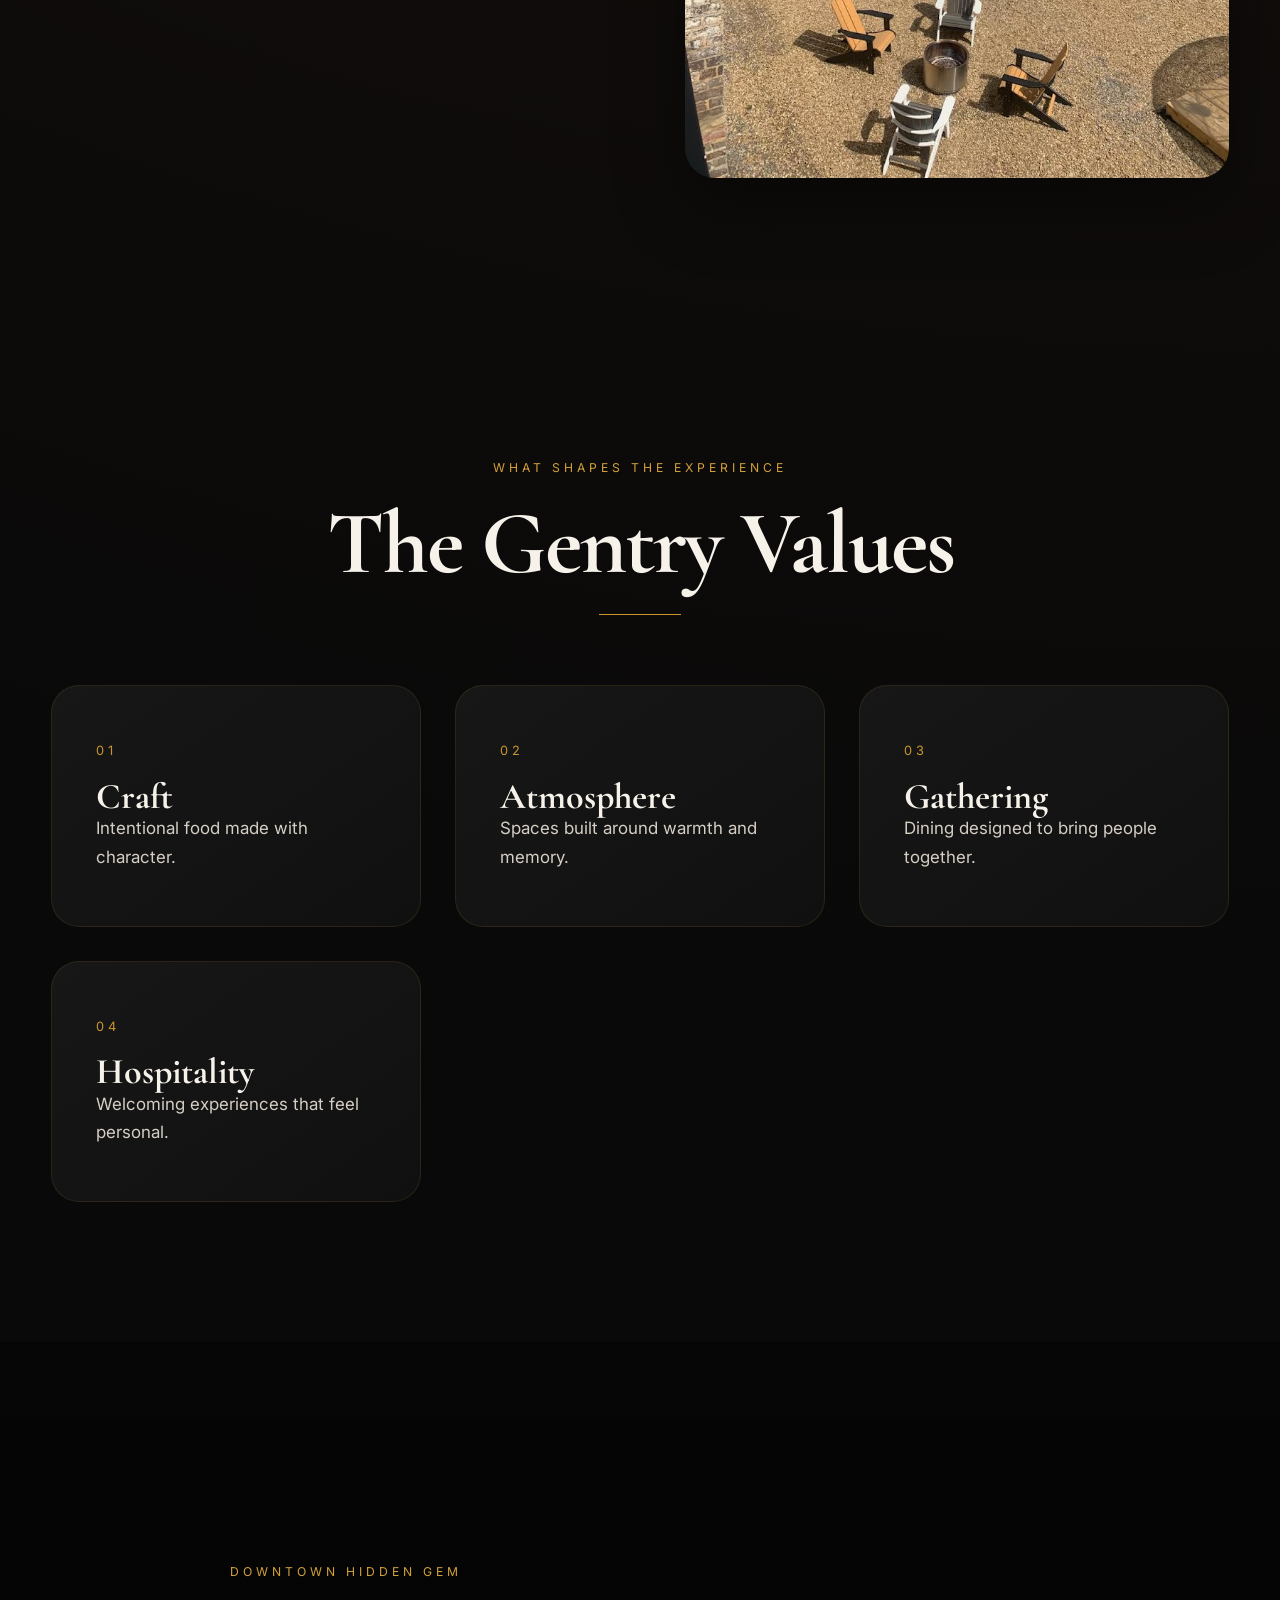
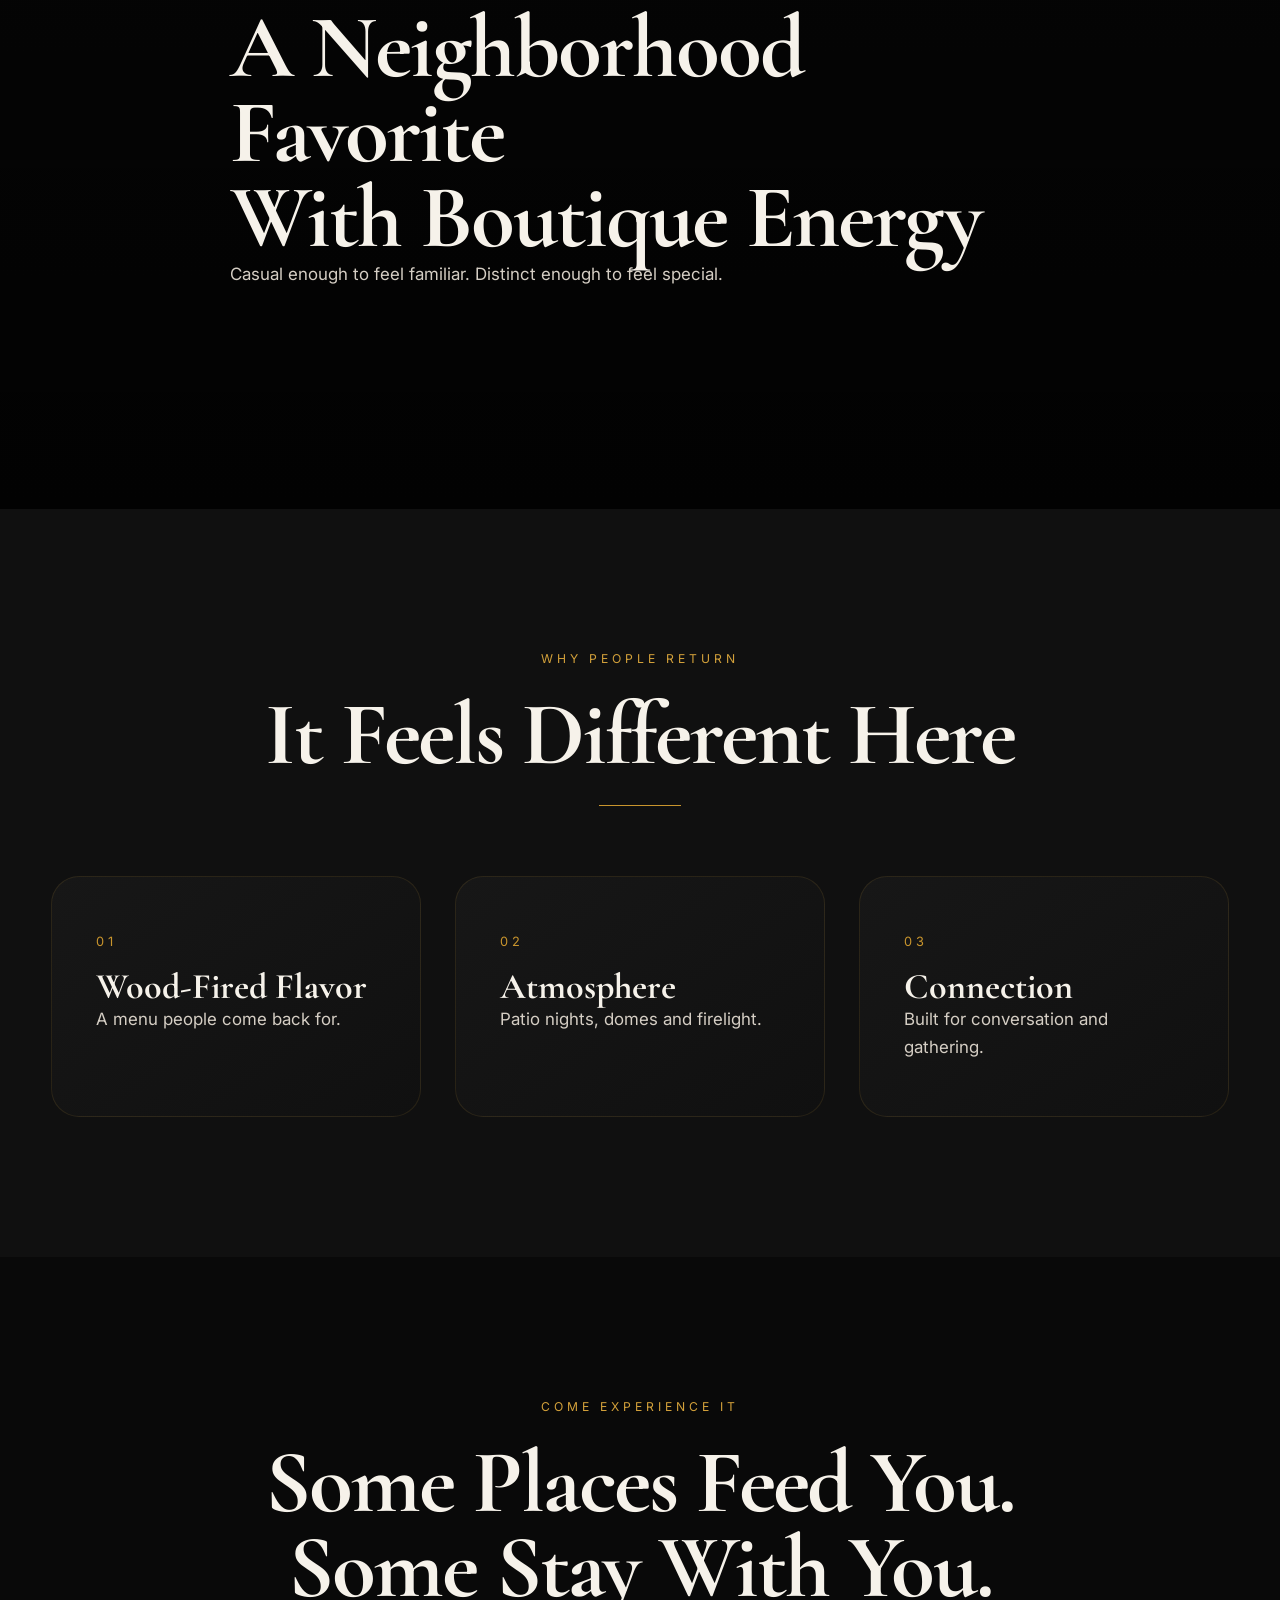
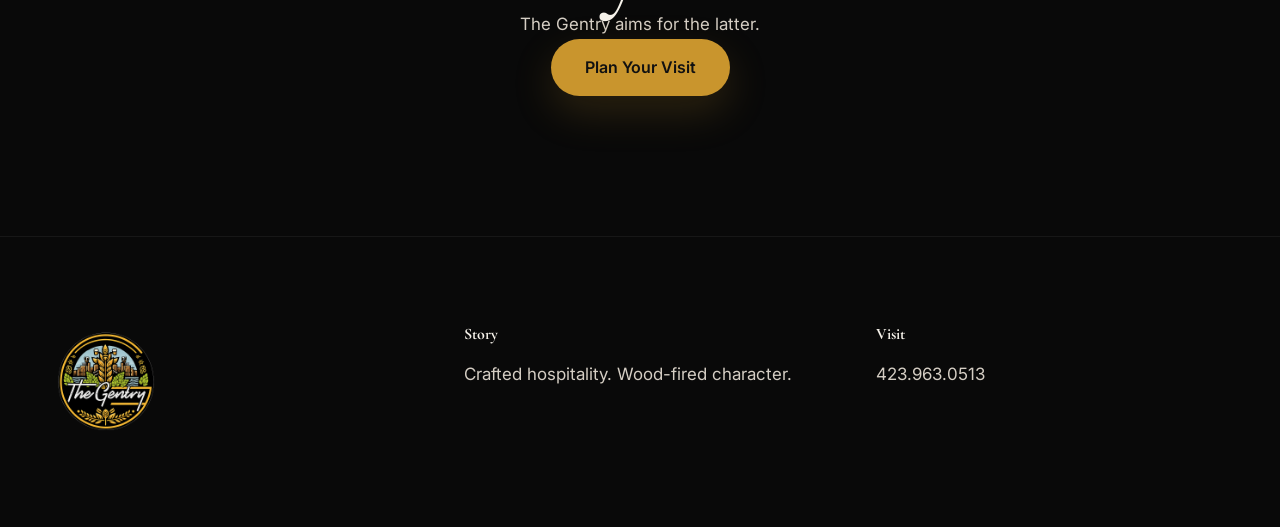
==== commit 5caf2bc5: "full upgrade all files" ====
--- a/about.html
+++ b/about.html
@@ -5,11 +5,12 @@
 <meta name="viewport" content="width=device-width,initial-scale=1.0">
 
 <title>Our Story | The Gentry</title>
+<meta name="description" content="The story behind The Gentry — wood-fired dining, private domes, hospitality and atmosphere.">
 
 <link rel="preconnect" href="https://fonts.googleapis.com">
 <link rel="preconnect" href="https://fonts.gstatic.com" crossorigin>
 
-<link href="https://fonts.googleapis.com/css2?family=Cormorant+Garamond:wght@500;700&family=Inter:wght@300;400;500;600&display=swap" rel="stylesheet">
+<link href="https://fonts.googleapis.com/css2?family=Cormorant+Garamond:wght@500;600;700&family=Inter:wght@300;400;500;600&display=swap" rel="stylesheet">
 
 <link rel="stylesheet" href="styles.css">
 </head>
@@ -17,19 +18,26 @@
 
 <div class="grain"></div>
 
-<header class="site-header">
+<header class="site-header" id="siteHeader">
 <div class="container nav-wrap">
 
 <a href="index.html" class="brand">
-<img src="assets/logo.png" alt="">
+<img src="assets/logo.png" alt="The Gentry">
 </a>
 
 <nav>
+
+<button id="mobileToggle" class="mobile-toggle" aria-label="Open Menu">
+<span></span>
+<span></span>
+<span></span>
+</button>
+
 <ul class="nav-links" id="navLinks">
 <li><a href="index.html">Home</a></li>
 <li><a href="menu.html">Menu</a></li>
 <li><a href="experience.html">Domes</a></li>
-<li><a href="about.html">Story</a></li>
+<li><a class="active" href="about.html">Story</a></li>
 <li><a href="visit.html">Visit</a></li>
 <li>
 <a href="tel:4239630513" class="nav-cta">
@@ -38,13 +46,10 @@
 </li>
 </ul>
 
-<button id="mobileToggle" class="mobile-toggle">
-☰
-</button>
-
 </nav>
 </div>
 </header>
+
 
 
 
@@ -61,11 +66,11 @@
 
 <h1 class="fade-up delay1">
 Built Around Fire,<br>
-Flavor & Gathering Well
+Flavor & Gathering
 </h1>
 
 <p class="hero-copy fade-up delay2">
-A downtown dining concept shaped around atmosphere as much as food.
+A restaurant shaped as much by atmosphere as by what comes out of the oven.
 </p>
 
 </div>
@@ -90,10 +95,11 @@
 
 <p>
 The Gentry was imagined as something warmer than a typical restaurant —
-a place where wood-fired food,
-private domes,
-patio firelight
-and downtown energy create a night people remember.
+a place where wood-fired food, private domes, patio firelight and downtown energy create something people remember.
+</p>
+
+<p>
+The goal was never simply serving dinner. It was creating a place people want to come back to.
 </p>
 
 </div>
@@ -109,7 +115,8 @@
 <div class="container editorial-grid">
 
 <div class="editorial-image reveal">
-<img src="assets/vibe.jpg">
+<img src="assets/vibe.jpg"
+alt="Wood fired cooking">
 </div>
 
 
@@ -120,17 +127,18 @@
 </p>
 
 <h2>
-Fire As Ingredient
-</h2>
-
-<p>
-Blistered crust.
-Bold ingredients.
-Wood-fired character.
-
-Everything begins with flame —
-not just as technique,
-but as part of the atmosphere itself.
+Fire As<br>
+An Ingredient
+</h2>
+
+<p>
+Blistered crust. Bold ingredients. Wood-fired character.
+
+Everything starts with flame — not only as technique, but as part of the restaurant’s identity.
+</p>
+
+<p>
+That warmth carries through the food and the atmosphere.
 </p>
 
 </div>
@@ -159,16 +167,19 @@
 </h2>
 
 <p>
-From intimate dome evenings
-to patio gatherings around firelight,
-The Gentry was designed for moments that stretch beyond dinner.
+From dome evenings to patio nights around firelight, The Gentry was built for moments that stretch past dinner.
+</p>
+
+<p>
+Slow evenings. Shared food. A place worth staying awhile.
 </p>
 
 </div>
 
 
 <div class="split-photo reveal">
-<img src="assets/vibe2.jpg">
+<img src="assets/vibe2.jpg"
+alt="Restaurant atmosphere">
 </div>
 
 </div>
@@ -184,44 +195,64 @@
 <div class="container">
 
 <div class="section-heading center">
-<p class="eyebrow">
-THE GENTRY VALUES
-</p>
-
-<h2>
-What Shapes The Experience
-</h2>
+
+<p class="eyebrow">
+WHAT SHAPES THE EXPERIENCE
+</p>
+
+<h2>
+The Gentry Values
+</h2>
+
 </div>
 
 
 <div class="values-grid">
+
 
 <div class="value-card reveal">
 <span>01</span>
 <h3>Craft</h3>
+
 <p>
 Intentional food made with character.
 </p>
 </div>
+
 
 
 <div class="value-card reveal">
 <span>02</span>
 <h3>Atmosphere</h3>
+
 <p>
 Spaces built around warmth and memory.
 </p>
 </div>
+
 
 
 <div class="value-card reveal">
 <span>03</span>
 <h3>Gathering</h3>
+
 <p>
 Dining designed to bring people together.
 </p>
 </div>
 
+
+
+<div class="value-card reveal">
+<span>04</span>
+<h3>Hospitality</h3>
+
+<p>
+Welcoming experiences that feel personal.
+</p>
+</div>
+
+
 </div>
 
 </div>
@@ -243,12 +274,65 @@
 </p>
 
 <h2>
-An Evening Destination
-</h2>
-
-<p>
-A boutique hospitality concept disguised as a neighborhood favorite.
-</p>
+A Neighborhood Favorite<br>
+With Boutique Energy
+</h2>
+
+<p>
+Casual enough to feel familiar.
+Distinct enough to feel special.
+</p>
+
+</div>
+
+</section>
+
+
+
+
+
+<section class="section dark-section">
+
+<div class="container">
+
+<div class="section-heading center">
+<p class="eyebrow">
+WHY PEOPLE RETURN
+</p>
+
+<h2>
+It Feels Different Here
+</h2>
+</div>
+
+
+<div class="experience-grid-lux">
+
+<div class="experience-card reveal">
+<span>01</span>
+<h3>Wood-Fired Flavor</h3>
+<p>
+A menu people come back for.
+</p>
+</div>
+
+<div class="experience-card reveal">
+<span>02</span>
+<h3>Atmosphere</h3>
+<p>
+Patio nights, domes and firelight.
+</p>
+</div>
+
+<div class="experience-card reveal">
+<span>03</span>
+<h3>Connection</h3>
+<p>
+Built for conversation and gathering.
+</p>
+</div>
+
+</div>
 
 </div>
 
@@ -293,22 +377,31 @@
 
 <div>
 <img src="assets/logo.png"
-class="footer-logo">
+class="footer-logo"
+alt="The Gentry">
 </div>
 
 <div>
 <h4>Story</h4>
-<p>Crafted hospitality</p>
+<p>
+Crafted hospitality.
+Wood-fired character.
+</p>
 </div>
 
 <div>
 <h4>Visit</h4>
-<p>423.963.0513</p>
+<p>
+<a href="tel:4239630513">
+423.963.0513
+</a>
+</p>
 </div>
 
 </div>
 
 </footer>
+
 
 <script src="script.js"></script>
 
--- a/styles.css
+++ b/styles.css
@@ -1,4 +1,6 @@
-/* ---------- RESET ---------- */
+/* =========================
+RESET
+========================= */
 
 *{
 margin:0;
@@ -12,11 +14,18 @@
 
 body{
 font-family:Inter,sans-serif;
-color:#f6f1e8;
-background:
-radial-gradient(circle at top right,#24170f 0,#090909 55%);
+background:#0b0b0b;
+color:#f6f2ea;
 line-height:1.7;
 overflow-x:hidden;
+opacity:0;
+transition:opacity .7s ease;
+background:
+radial-gradient(circle at top right,#23160f 0,#090909 60%);
+}
+
+body.loaded{
+opacity:1;
 }
 
 img{
@@ -38,28 +47,34 @@
 margin:auto;
 }
 
+.narrow{
+max-width:780px;
+margin:auto;
+}
+
+.center{
+text-align:center;
+}
+
 .section{
 padding:140px 0;
 }
 
-.center{
-text-align:center;
-}
-
-.narrow{
-max-width:760px;
-margin:auto;
-}
-
-
-
-/* ---------- FILM GRAIN ---------- */
+.dark-section{
+background:#101010;
+}
+
+
+
+/* =========================
+GRAIN
+========================= */
 
 .grain{
 position:fixed;
 inset:0;
 pointer-events:none;
-opacity:.035;
+opacity:.03;
 background-image:
 radial-gradient(circle,#fff 1px,transparent 1px);
 background-size:4px 4px;
@@ -68,145 +83,186 @@
 
 
 
-/* ---------- TYPE ---------- */
+/* =========================
+TYPE
+========================= */
 
 h1,h2,h3,h4{
 font-family:"Cormorant Garamond",serif;
+font-weight:700;
 line-height:.95;
-font-weight:700;
 }
 
 h1{
-font-size:clamp(70px,11vw,150px);
+font-size:clamp(68px,11vw,150px);
 letter-spacing:-3px;
-text-shadow:0 10px 50px rgba(0,0,0,.35);
 }
 
 h2{
-font-size:clamp(48px,7vw,96px);
+font-size:clamp(52px,7vw,96px);
 letter-spacing:-2px;
 }
 
 h3{
-font-size:40px;
+font-size:36px;
 }
 
 p{
-color:#d8d0c4;
-font-size:1.08rem;
+font-size:1.06rem;
+color:#d5cec4;
 }
 
 .eyebrow{
-font-size:.75rem;
+font-size:.76rem;
+text-transform:uppercase;
 letter-spacing:4px;
-text-transform:uppercase;
-color:#d3a13c;
+color:#d2a03a;
 margin-bottom:22px;
 }
 
 .section-heading:after{
 content:"";
 display:block;
-width:80px;
+width:82px;
 height:1px;
+margin:28px auto;
 background:#c9952d;
-margin:28px auto;
-}
-
-
-
-/* ---------- NAV ---------- */
+}
+
+
+
+/* =========================
+HEADER
+========================= */
 
 .site-header{
 position:fixed;
+top:0;
+left:0;
 width:100%;
-z-index:1000;
-background:rgba(12,12,12,.28);
-backdrop-filter:blur(22px);
+z-index:500;
+background:rgba(10,10,10,.25);
+backdrop-filter:blur(20px);
 border-bottom:1px solid rgba(255,255,255,.06);
+transition:.35s;
+}
+
+.site-header.scrolled{
+background:rgba(8,8,8,.72);
+backdrop-filter:blur(28px);
 }
 
 .nav-wrap{
 display:flex;
 justify-content:space-between;
 align-items:center;
-padding:18px 0;
+padding:16px 0;
 }
 
 .brand img{
-height:78px;
+height:76px;
+}
+
+.site-nav{
+position:relative;
 }
 
 .nav-links{
 display:flex;
+align-items:center;
 gap:34px;
-align-items:center;
 }
 
 .nav-links a{
-font-size:.95rem;
 font-weight:500;
 transition:.3s;
 }
 
-.nav-links a:hover{
-color:#d4a53a;
+.nav-links a:hover,
+.nav-links a.active{
+color:#d2a03a;
+}
+
+.nav-cta{
+background:#c9952d;
+color:#111;
+padding:14px 28px;
+border-radius:50px;
+font-weight:700;
 }
 
 .mobile-toggle{
 display:none;
 background:none;
 border:none;
-color:#fff;
-font-size:2rem;
-}
-
-.nav-cta{
-background:#c9952d;
-padding:14px 26px;
-border-radius:40px;
-color:#111;
-font-weight:600;
-}
-
-
-
-/* ---------- BUTTONS ---------- */
+width:44px;
+height:34px;
+cursor:pointer;
+}
+
+.mobile-toggle span{
+display:block;
+height:2px;
+background:#fff;
+margin:7px 0;
+transition:.3s;
+}
+
+
+
+/* =========================
+BUTTONS
+========================= */
 
 .btn{
 display:inline-block;
-padding:15px 32px;
-border-radius:44px;
+padding:15px 34px;
+border-radius:50px;
+font-weight:600;
 transition:.35s;
-font-weight:600;
+transform-style:preserve-3d;
 }
 
 .btn:hover{
-transform:translateY(-3px);
+transform:translateY(-4px);
 }
 
 .btn-gold{
 background:#c9952d;
 color:#111;
 box-shadow:
-0 12px 35px rgba(201,149,45,.18);
+0 16px 42px rgba(201,149,45,.18);
 }
 
 .btn-outline{
-border:1px solid rgba(201,149,45,.7);
+border:1px solid rgba(212,165,58,.65);
 }
 
 .text-link{
-margin-top:30px;
 display:inline-block;
-color:#d4a53a;
-}
-
-
-
-/* ---------- HERO ---------- */
-
-.hero{
+margin-top:28px;
+color:#d2a03a;
+font-weight:600;
+}
+
+.button-row{
+display:flex;
+gap:18px;
+justify-content:center;
+margin-top:32px;
+flex-wrap:wrap;
+}
+
+
+
+/* =========================
+HERO
+========================= */
+
+.hero,
+.story-hero,
+.visit-hero,
+.experience-cinematic{
 height:100vh;
 display:flex;
 align-items:center;
@@ -219,17 +275,13 @@
 inset:0;
 background:
 url("assets/vibe.jpg")
-center center/cover;
-animation:zoomHero 26s ease infinite alternate;
+center/cover;
+animation:zoomHero 24s alternate infinite ease;
 }
 
 @keyframes zoomHero{
-from{
-transform:scale(1);
-}
-to{
-transform:scale(1.12);
-}
+from{transform:scale(1);}
+to{transform:scale(1.1);}
 }
 
 .hero-overlay{
@@ -237,31 +289,25 @@
 inset:0;
 background:
 linear-gradient(
-rgba(0,0,0,.32),
-rgba(0,0,0,.72)
+rgba(0,0,0,.35),
+rgba(0,0,0,.78)
 );
 }
 
 .hero-content{
 position:relative;
-z-index:5;
+z-index:3;
 }
 
 .hero-copy{
-max-width:680px;
-font-size:1.22rem;
-margin:34px 0;
-}
-
-.hero-buttons{
-display:flex;
-gap:18px;
-flex-wrap:wrap;
+max-width:700px;
+margin:32px 0;
+font-size:1.18rem;
 }
 
 .scroll-indicator{
 position:absolute;
-bottom:45px;
+bottom:42px;
 left:50%;
 transform:translateX(-50%);
 letter-spacing:4px;
@@ -272,7 +318,33 @@
 
 
 
-/* ---------- ANIMATION ---------- */
+/* backgrounds */
+
+.story-hero{
+background:url("assets/vibe.jpg") center/cover;
+}
+
+.visit-hero{
+background:url("assets/vibe2.jpg") center/cover;
+}
+
+.experience-cinematic{
+background:url("assets/vibe2.jpg") center/cover;
+}
+
+.menu-hero{
+padding:220px 0 120px;
+background:
+linear-gradient(rgba(0,0,0,.35),rgba(0,0,0,.7)),
+url("assets/vibe.jpg")
+center/cover;
+}
+
+
+
+/* =========================
+ANIMATION
+========================= */
 
 .fade-up{
 opacity:0;
@@ -280,17 +352,9 @@
 animation:fadeup 1s forwards;
 }
 
-.delay1{
-animation-delay:.25s;
-}
-
-.delay2{
-animation-delay:.5s;
-}
-
-.delay3{
-animation-delay:.75s;
-}
+.delay1{animation-delay:.2s;}
+.delay2{animation-delay:.45s;}
+.delay3{animation-delay:.7s;}
 
 @keyframes fadeup{
 to{
@@ -301,8 +365,8 @@
 
 .reveal{
 opacity:0;
-transform:translateY(60px);
-transition:1.2s;
+transform:translateY(50px);
+transition:1s;
 }
 
 .reveal.active{
@@ -312,40 +376,54 @@
 
 
 
-/* ---------- EDITORIAL ---------- */
-
-.editorial-grid{
+/* =========================
+GRID
+========================= */
+
+.editorial-grid,
+.split-grid{
 display:grid;
-grid-template-columns:1.1fr .9fr;
+grid-template-columns:1fr 1fr;
 gap:90px;
 align-items:center;
 }
 
-.editorial-image{
+.editorial-image,
+.split-photo{
 overflow:hidden;
-border-radius:28px;
-box-shadow:
-0 25px 70px rgba(0,0,0,.35);
-}
-
-.editorial-image img{
+border-radius:30px;
+box-shadow:0 25px 70px rgba(0,0,0,.35);
+}
+
+.editorial-image img,
+.split-photo img{
 transition:1.2s;
 }
 
-.editorial-image:hover img{
+.editorial-image:hover img,
+.split-photo:hover img{
 transform:scale(1.05);
 }
 
 
 
-/* ---------- IMMERSIVE PHOTO ---------- */
+/* =========================
+IMMERSIVE
+========================= */
 
 .immersive-photo{
+padding:220px 0;
 position:relative;
-padding:220px 0;
+}
+
+.dome-feature,
+.story-banner,
+.visit-banner,
+.menu-banner,
+.dome-banner{
 background:
 url("assets/vibe2.jpg")
-center center/cover fixed;
+center/cover fixed;
 }
 
 .overlay-dark{
@@ -353,51 +431,61 @@
 inset:0;
 background:
 linear-gradient(
-rgba(0,0,0,.45),
-rgba(0,0,0,.72)
+rgba(0,0,0,.4),
+rgba(0,0,0,.78)
 );
 }
 
 .immersive-copy{
 position:relative;
-z-index:2;
+z-index:3;
 max-width:820px;
 }
 
 
 
-/* ---------- SIGNATURE MENU ---------- */
-
-.signature-menu{
-background:#111;
-}
-
-.dish-layout{
+/* =========================
+CARDS
+========================= */
+
+.dish-layout,
+.values-grid,
+.visit-grid,
+.experience-grid-lux,
+.premium-menu-grid{
+display:grid;
+grid-template-columns:repeat(auto-fit,minmax(290px,1fr));
+gap:34px;
 margin-top:70px;
-display:grid;
-grid-template-columns:repeat(auto-fit,minmax(280px,1fr));
-gap:35px;
-}
-
-.dish-card{
-background:
-linear-gradient(
-145deg,
-#171717,
-#101010
-);
-padding:50px 42px;
+}
+
+.dish-card,
+.value-card,
+.visit-card,
+.experience-card,
+.premium-menu-card{
+background:
+linear-gradient(145deg,#171717,#101010);
+padding:54px 44px;
 border-radius:28px;
 border:1px solid rgba(212,165,58,.12);
-transition:.45s;
-}
-
-.dish-card:hover{
+transition:.4s;
+}
+
+.dish-card:hover,
+.value-card:hover,
+.visit-card:hover,
+.experience-card:hover,
+.premium-menu-card:hover{
 transform:translateY(-8px);
 border-color:rgba(212,165,58,.3);
 }
 
-.dish-number{
+.dish-number,
+.menu-label,
+.value-card span,
+.visit-card span,
+.experience-card span{
 display:block;
 font-size:.8rem;
 letter-spacing:4px;
@@ -405,40 +493,63 @@
 color:#c9952d;
 }
 
-
-
-/* ---------- SPLIT ---------- */
-
-.split-grid{
+.price{
+display:block;
+margin-top:24px;
+color:#d2a03a;
+font-weight:600;
+}
+
+
+
+/* =========================
+MENU LAYOUT
+========================= */
+
+.menu-columns{
 display:grid;
 grid-template-columns:1fr 1fr;
-gap:90px;
-align-items:center;
-}
-
-.split-photo{
-border-radius:28px;
-overflow:hidden;
-box-shadow:
-0 25px 70px rgba(0,0,0,.35);
-}
-
-
-
-/* ---------- TONIGHT ---------- */
-
-.tonight{
-background:
-linear-gradient(
-180deg,
-transparent,
-#111
-);
-}
-
-
-
-/* ---------- HOURS ---------- */
+gap:70px;
+}
+
+.menu-column{
+background:#141414;
+padding:58px;
+border-radius:30px;
+}
+
+.menu-row{
+display:flex;
+justify-content:space-between;
+gap:30px;
+padding:28px 0;
+border-bottom:1px solid rgba(255,255,255,.06);
+}
+
+.menu-row h4{
+font-size:30px;
+}
+
+.wing-flavors,
+.toppings-copy{
+margin-top:35px;
+color:#d2a03a;
+}
+
+.subhead{
+margin-top:18px;
+margin-bottom:18px;
+}
+
+.extra-sauce{
+margin-top:20px;
+}
+
+
+
+/* =========================
+HOURS
+========================= */
 
 .hours-lux{
 padding:120px 0;
@@ -454,7 +565,7 @@
 background:#141414;
 padding:55px;
 border-radius:30px;
-border:1px solid rgba(212,165,58,.1);
+border:1px solid rgba(212,165,58,.08);
 }
 
 .hours-panel ul{
@@ -462,13 +573,67 @@
 }
 
 .hours-panel li{
-padding:10px 0;
+display:flex;
+justify-content:space-between;
+padding:14px 0;
 border-bottom:1px solid rgba(255,255,255,.05);
 }
 
 
 
-/* ---------- FOOTER ---------- */
+/* =========================
+VISIT PAGE
+========================= */
+
+.concierge-grid{
+display:grid;
+grid-template-columns:1fr 1fr;
+gap:50px;
+}
+
+.concierge-card{
+background:
+linear-gradient(145deg,#171717,#101010);
+padding:60px;
+border-radius:30px;
+}
+
+.map-lux{
+margin-top:35px;
+padding:80px;
+border-radius:24px;
+border:1px solid rgba(255,255,255,.08);
+}
+
+.lux-hours{
+margin-top:24px;
+}
+
+.lux-hours li{
+padding:12px 0;
+border-bottom:1px solid rgba(255,255,255,.06);
+}
+
+.hours-divider{
+height:1px;
+background:rgba(255,255,255,.08);
+margin:30px 0;
+}
+
+.lux-list{
+margin-top:34px;
+padding-left:18px;
+}
+
+.lux-list li{
+margin-bottom:14px;
+}
+
+
+
+/* =========================
+FOOTER
+========================= */
 
 .lux-footer{
 padding:90px 0;
@@ -491,139 +656,9 @@
 
 
 
-/* ---------- INNER PAGES ---------- */
-
-.page-hero{
-padding:210px 0 120px;
-}
-
-.menu-section{
-background:#141414;
-padding:55px;
-border-radius:28px;
-margin-bottom:35px;
-}
-
-.menu-item{
-display:flex;
-justify-content:space-between;
-padding:22px 0;
-border-bottom:1px solid rgba(255,255,255,.07);
-}
-
-.contact-grid{
-display:grid;
-grid-template-columns:1fr 1fr;
-gap:50px;
-}
-
-.map-placeholder{
-padding:80px;
-border-radius:30px;
-border:1px solid rgba(255,255,255,.08);
-}
-
-.lux-list{
-margin:35px 0;
-padding-left:18px;
-}
-
-.lux-list li{
-margin-bottom:14px;
-}
-
-
-
-/* ---------- RESPONSIVE ---------- */
-
-@media(max-width:980px){
-
-.editorial-grid,
-.split-grid,
-.contact-grid,
-.footer-grid{
-grid-template-columns:1fr;
-gap:55px;
-}
-
-h1{
-font-size:72px;
-}
-
-.nav-links{
-display:none;
-position:absolute;
-top:95px;
-right:20px;
-background:#111;
-padding:30px;
-border-radius:18px;
-flex-direction:column;
-box-shadow:
-0 20px 50px rgba(0,0,0,.35);
-}
-
-.nav-links.open{
-display:flex;
-}
-
-.mobile-toggle{
-display:block;
-}
-
-.hero{
-min-height:100vh;
-}
-
-.section{
-padding:95px 0;
-}
-
-}
-
-@media(max-width:640px){
-
-h1{
-font-size:58px;
-}
-
-h2{
-font-size:46px;
-}
-
-.hero-buttons{
-flex-direction:column;
-}
-
-.btn{
-width:100%;
-text-align:center;
-}
-
-.hours-panel,
-.dish-card,
-menu-section{
-padding:36px;
-}
-
-}
-
-   /*---- js add on effects ------*/
-
-   body{
-opacity:0;
-transition:opacity .8s ease;
-}
-
-body.loaded{
-opacity:1;
-}
-
-.site-header.scrolled{
-background:rgba(8,8,8,.55);
-backdrop-filter:blur(30px);
-padding:2px 0;
-}
+/* =========================
+CURSOR GLOW
+========================= */
 
 .cursor-glow{
 position:fixed;
@@ -631,323 +666,107 @@
 height:420px;
 border-radius:50%;
 pointer-events:none;
-background:
-radial-gradient(
-circle,
+transform:translate(-50%,-50%);
+background:
+radial-gradient(circle,
 rgba(201,149,45,.08),
-transparent 65%
-);
-transform:translate(-50%,-50%);
+transparent 65%);
 z-index:0;
 mix-blend-mode:screen;
-transition:
-left .06s linear,
-top .06s linear;
-}
-
-.btn{
-transform-style:preserve-3d;
-will-change:transform;
-}
-
-.hero-content{
+}
+
+
+
+/* =========================
+RESPONSIVE
+========================= */
+
+@media(max-width:980px){
+
+.editorial-grid,
+.split-grid,
+.footer-grid,
+.menu-columns,
+.concierge-grid{
+grid-template-columns:1fr;
+gap:55px;
+}
+
+.mobile-toggle{
+display:block;
 position:relative;
-z-index:4;
-}
-
-.dish-card{
-will-change:transform;
-}
-
-.dish-card:hover{
-box-shadow:
-0 30px 70px rgba(0,0,0,.35);
-}
-
-@media(max-width:900px){
+z-index:999;
+}
+
+.nav-links{
+position:fixed;
+top:0;
+right:-100%;
+height:100vh;
+width:320px;
+background:#0f0f0f;
+padding:130px 50px;
+display:flex;
+flex-direction:column;
+align-items:flex-start;
+gap:30px;
+transition:.4s ease;
+box-shadow:-20px 0 50px rgba(0,0,0,.45);
+}
+
+.nav-links.open{
+right:0;
+}
+
+h1{
+font-size:72px;
+}
+
+.section{
+padding:100px 0;
+}
+
 .cursor-glow{
 display:none;
 }
-}
-
-.menu-hero{
-background:
-linear-gradient(
-rgba(0,0,0,.35),
-rgba(0,0,0,.72)
-),
-url("assets/vibe.jpg")
-center/cover;
-}
-
-.chef-callout{
+
+}
+
+
+
+@media(max-width:640px){
+
+h1{
+font-size:58px;
+}
+
+h2{
+font-size:46px;
+}
+
+.btn{
+width:100%;
 text-align:center;
-max-width:760px;
-margin:auto auto 70px;
-}
-
-.premium-menu-grid{
-display:grid;
-grid-template-columns:repeat(auto-fit,minmax(280px,1fr));
-gap:34px;
-}
-
-.premium-menu-card{
-background:
-linear-gradient(145deg,#171717,#101010);
-padding:55px 45px;
-border-radius:28px;
-border:1px solid rgba(212,165,58,.12);
-transition:.45s;
-}
-
-.premium-menu-card:hover{
-transform:translateY(-8px);
-}
-
-.menu-label{
-font-size:.8rem;
-letter-spacing:4px;
-color:#c9952d;
-margin-bottom:18px;
-}
-
-.price{
-display:block;
-margin-top:26px;
-font-weight:600;
-color:#d4a53a;
-}
-
-.menu-columns{
-display:grid;
-grid-template-columns:1fr 1fr;
-gap:70px;
-}
-
-.menu-column{
-background:#141414;
-padding:55px;
-border-radius:30px;
-}
-
-.menu-row{
-display:flex;
-justify-content:space-between;
-gap:30px;
-padding:32px 0;
-border-bottom:1px solid rgba(255,255,255,.06);
-}
-
-.menu-row h4{
-font-size:30px;
-margin-bottom:8px;
-}
-
-.menu-banner{
-background:
-url("assets/vibe2.jpg")
-center/cover fixed;
-}
-
-@media(max-width:900px){
-.menu-columns{
-grid-template-columns:1fr;
-}
-}
-
-.experience-cinematic{
-height:100vh;
-display:flex;
-align-items:center;
-justify-content:center;
-position:relative;
-background:
-url("assets/vibe2.jpg")
-center/cover;
-}
-
-.experience-grid-lux{
-display:grid;
-grid-template-columns:
-repeat(auto-fit,minmax(300px,1fr));
-gap:36px;
-margin-top:70px;
-}
-
-.experience-card{
-background:
-linear-gradient(145deg,#171717,#101010);
-padding:55px 45px;
-border-radius:28px;
-border:1px solid rgba(212,165,58,.12);
-transition:.45s;
-}
-
-.experience-card:hover{
-transform:translateY(-8px);
-}
-
-.experience-card span{
-display:block;
-letter-spacing:4px;
-font-size:.8rem;
-margin-bottom:18px;
-color:#c9952d;
-}
-
-.dome-banner{
-background:
-url("assets/vibe.jpg")
-center/cover fixed;
-}
-
-.experience-cinematic h1{
-max-width:900px;
-margin:auto;
-}
-
-.story-hero{
-height:100vh;
-display:flex;
-align-items:center;
-justify-content:center;
-position:relative;
-background:
-url("assets/vibe.jpg")
-center/cover;
-}
-
-.story-banner{
-background:
-url("assets/vibe2.jpg")
-center/cover fixed;
-}
-
-.brand-values{
-background:#111;
-}
-
-.values-grid{
-display:grid;
-grid-template-columns:
-repeat(auto-fit,minmax(300px,1fr));
-gap:36px;
-margin-top:70px;
-}
-
-.value-card{
-background:
-linear-gradient(145deg,#171717,#101010);
-padding:55px 45px;
-border-radius:28px;
-border:1px solid rgba(212,165,58,.12);
-transition:.45s;
-}
-
-.value-card:hover{
-transform:translateY(-8px);
-}
-
-.value-card span{
-display:block;
-font-size:.8rem;
-letter-spacing:4px;
-margin-bottom:18px;
-color:#c9952d;
-}
-
-.story-intro p{
-max-width:760px;
-margin:30px auto 0;
-}
-
-
-.visit-hero{
-height:100vh;
-display:flex;
-align-items:center;
-justify-content:center;
-position:relative;
-background:
-url("assets/vibe2.jpg")
-center/cover;
-}
-
-.concierge-grid{
-display:grid;
-grid-template-columns:1fr 1fr;
-gap:50px;
-}
-
+}
+
+.button-row,
+.hero-buttons{
+flex-direction:column;
+}
+
+.hours-panel,
+.menu-column,
+.dish-card,
+.value-card,
+.visit-card,
+.experience-card,
+.premium-menu-card,
 .concierge-card{
-background:
-linear-gradient(145deg,#171717,#101010);
-padding:60px;
-border-radius:30px;
-border:1px solid rgba(212,165,58,.12);
-}
-
-.map-lux{
-margin-top:35px;
-padding:80px;
-border-radius:24px;
-border:1px solid rgba(255,255,255,.08);
-opacity:.75;
-}
-
-.lux-hours{
-margin-top:25px;
-}
-
-.lux-hours li{
-padding:10px 0;
-border-bottom:1px solid rgba(255,255,255,.06);
-}
-
-.hours-divider{
-height:1px;
-background:rgba(255,255,255,.08);
-margin:30px 0;
-}
-
-.visit-grid{
-display:grid;
-grid-template-columns:
-repeat(auto-fit,minmax(300px,1fr));
-gap:36px;
-margin-top:70px;
-}
-
-.visit-card{
-background:
-linear-gradient(145deg,#171717,#101010);
-padding:55px 45px;
-border-radius:28px;
-border:1px solid rgba(212,165,58,.12);
-transition:.45s;
-}
-
-.visit-card:hover{
-transform:translateY(-8px);
-}
-
-.visit-card span{
-display:block;
-font-size:.8rem;
-letter-spacing:4px;
-margin-bottom:18px;
-color:#c9952d;
-}
-
-.visit-banner{
-background:
-url("assets/vibe.jpg")
-center/cover fixed;
-}
-
-@media(max-width:900px){
-.concierge-grid{
-grid-template-columns:1fr;
-}
+padding:38px;
+}
+
+.brand img{
+height:62px;
+}
+
 }
